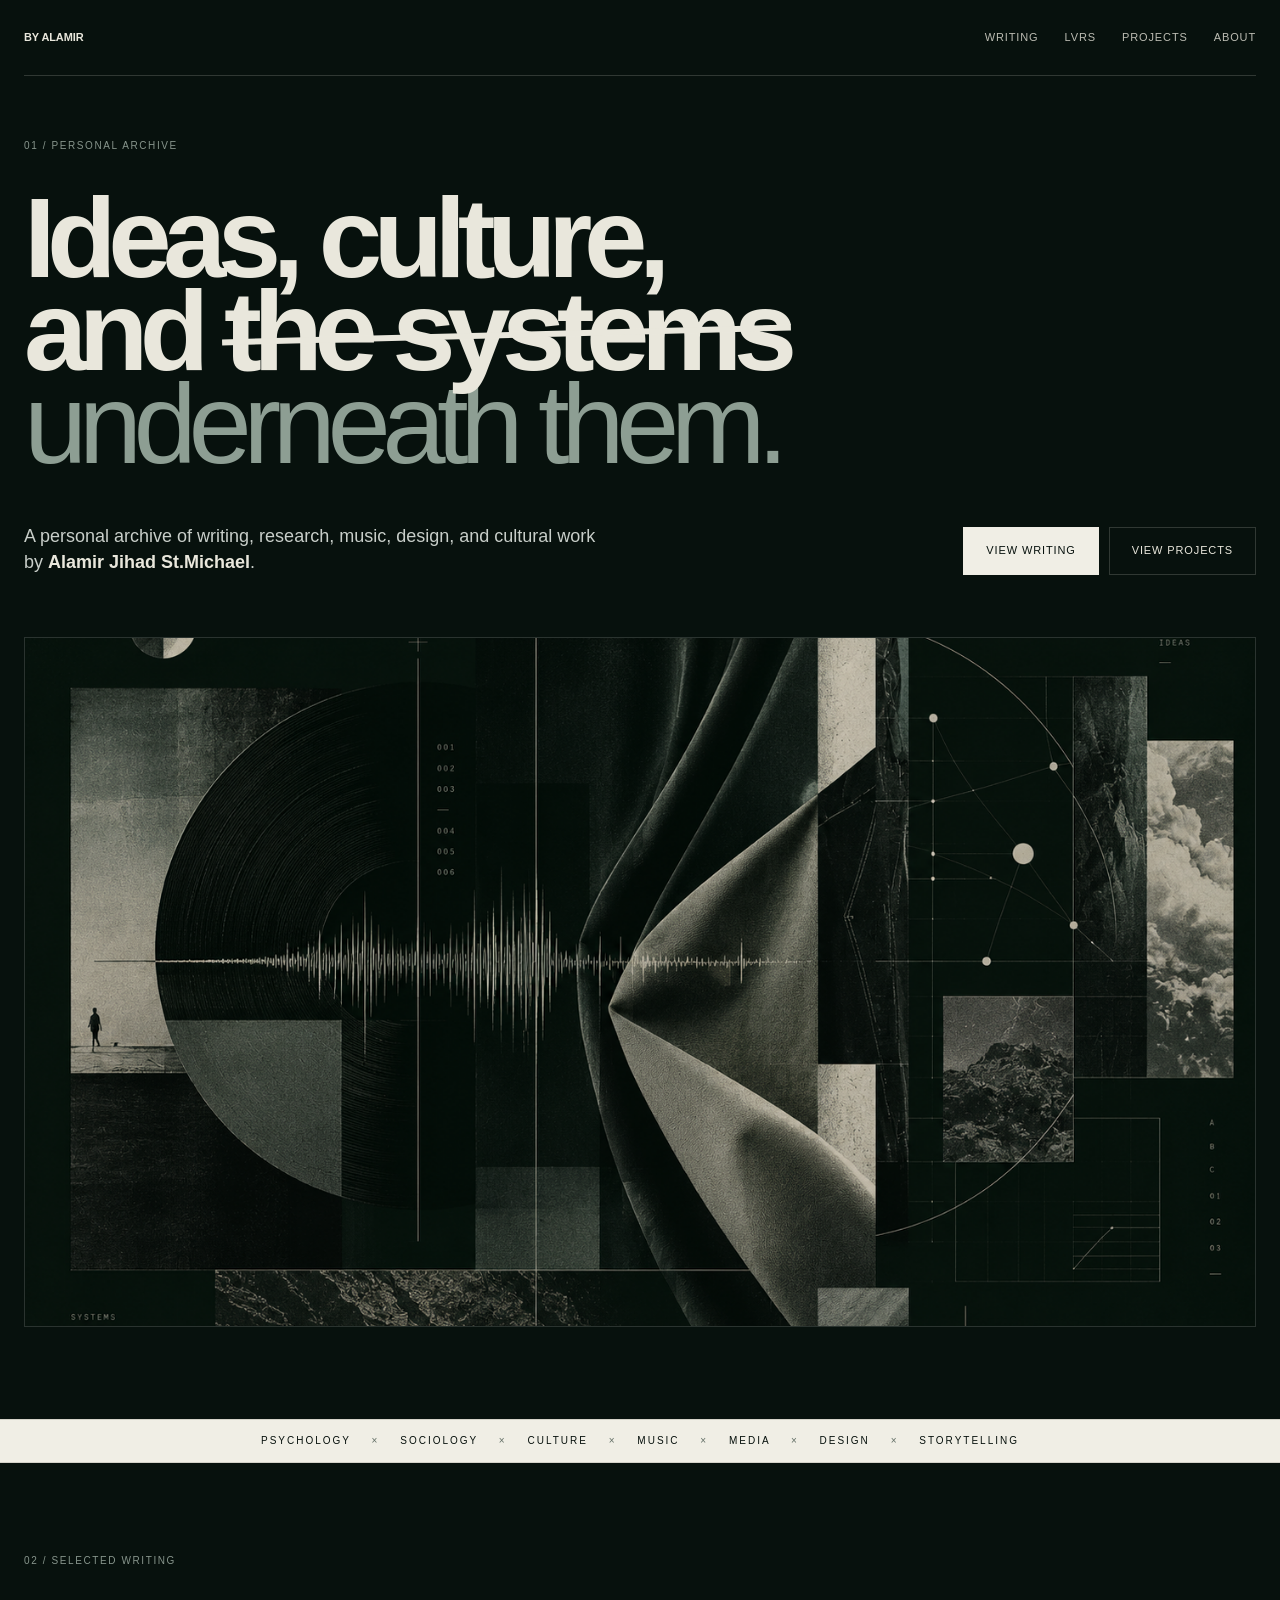
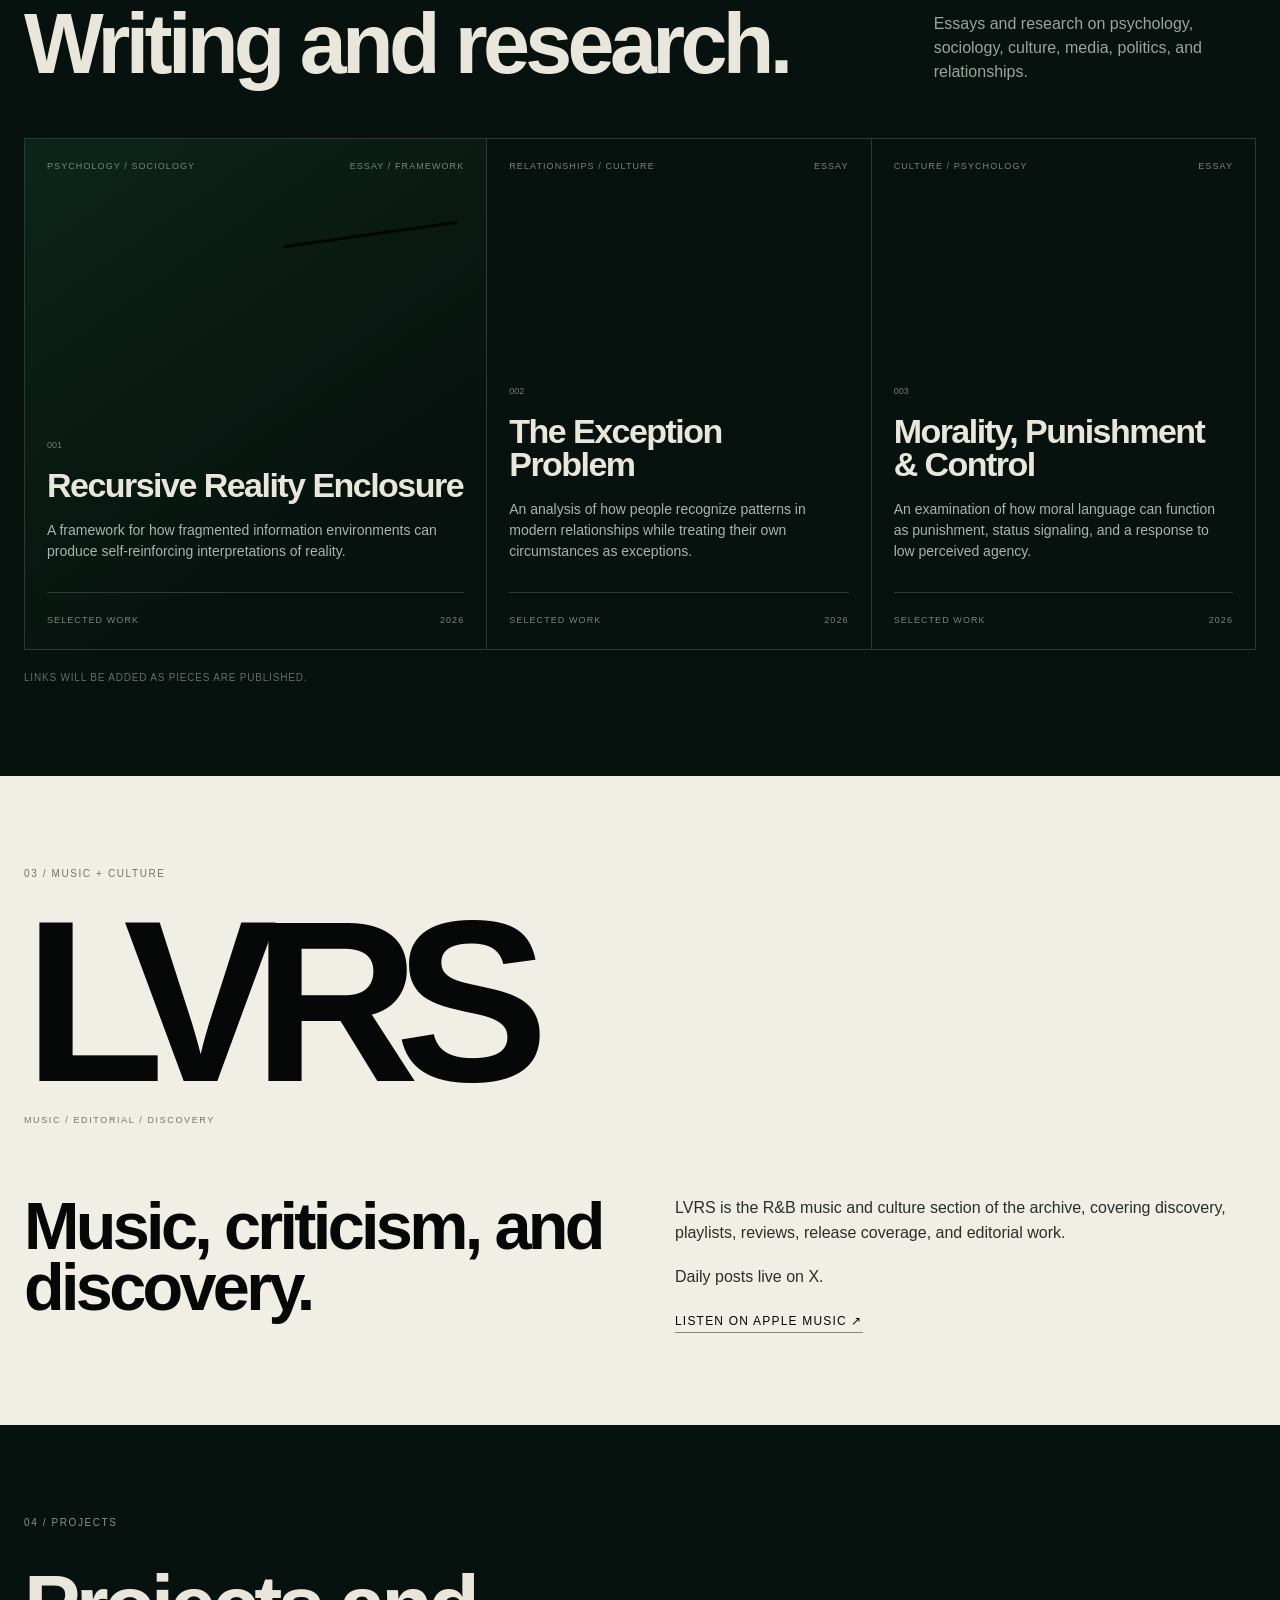
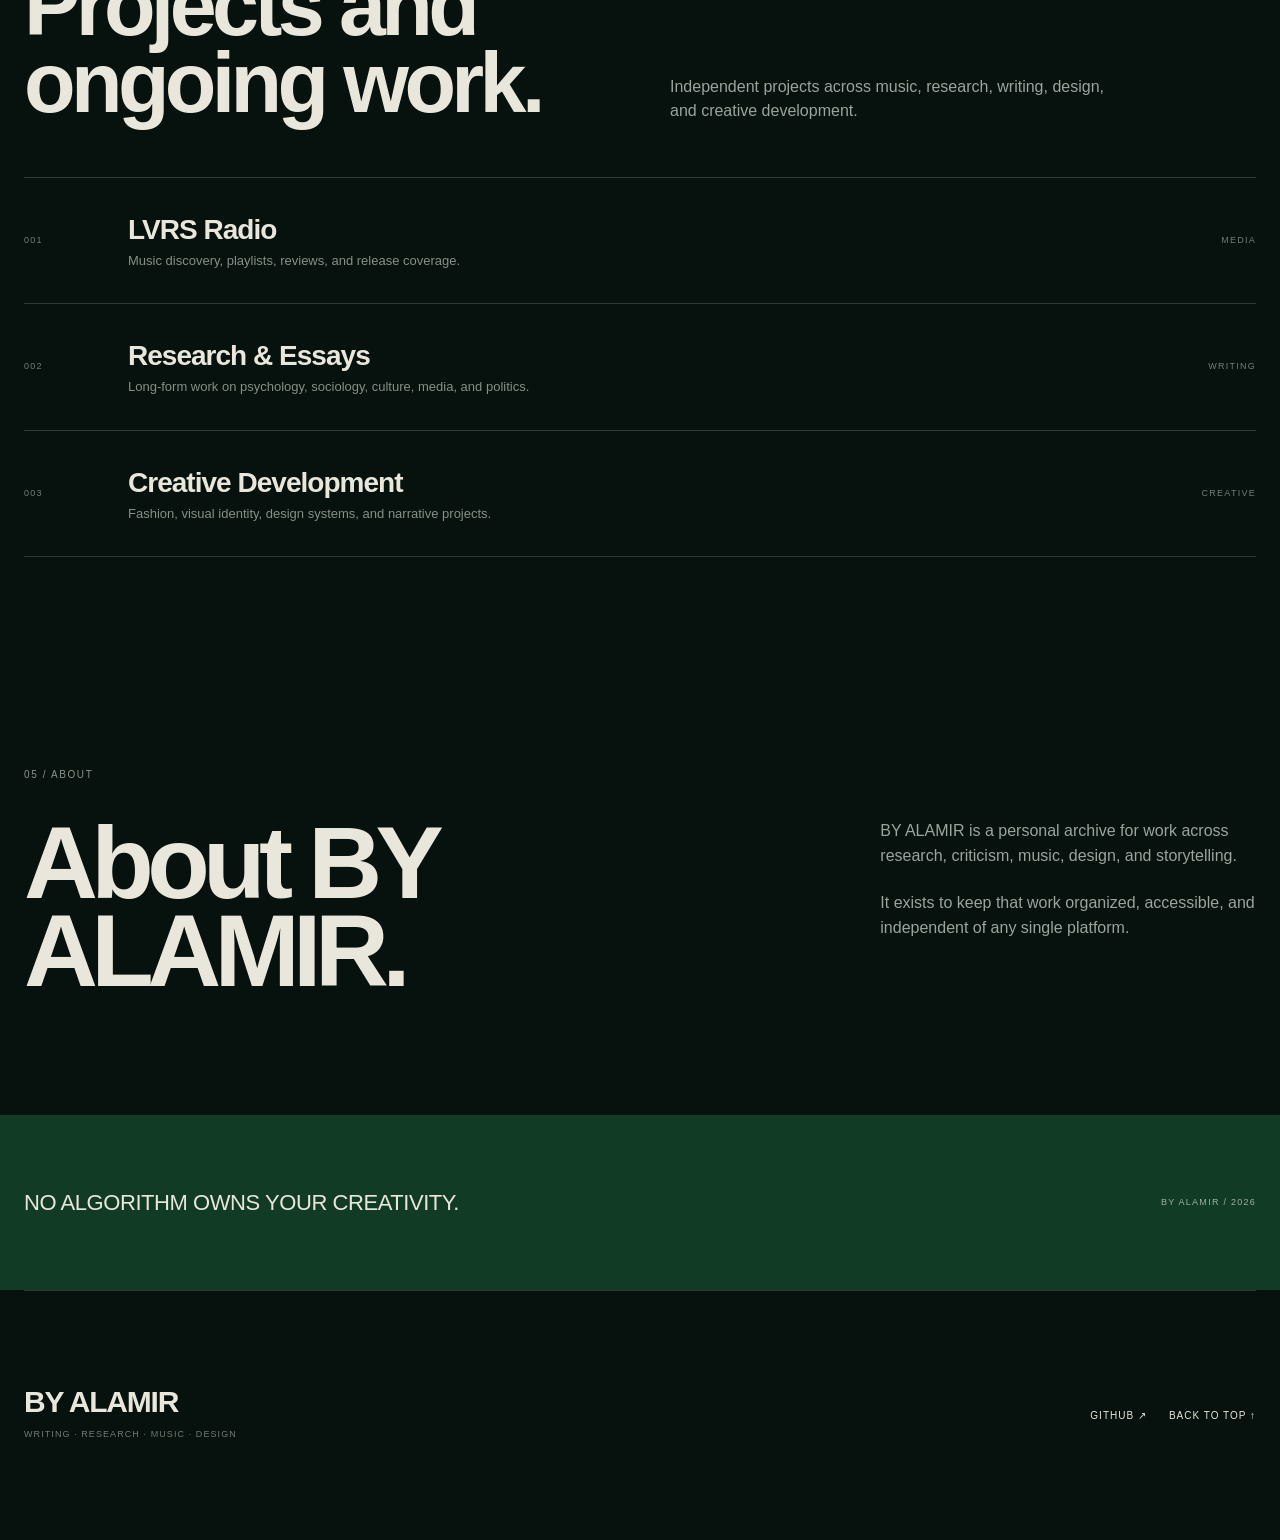
==== index.html @ cbb67e93 "Link LVRS daily posts to X profile" ====
<!doctype html>
<html lang="en">
<head>
  <meta charset="utf-8">
  <meta name="viewport" content="width=device-width, initial-scale=1">
  <meta name="theme-color" content="#07110d">
  <meta name="description" content="Writing, research, music, design, and cultural work by Alamir Jihad St.Michael.">
  <meta property="og:title" content="BY ALAMIR">
  <meta property="og:description" content="A personal archive of writing, research, music, design, and cultural work.">
  <title>BY ALAMIR — Writing, Research & Creative Work</title>
  <link rel="icon" href="/assets/icons/favicon.svg?v=4" type="image/svg+xml" sizes="any">
  <link rel="icon" href="/assets/icons/favicon.png?v=4" type="image/png" sizes="64x64">
  <link rel="shortcut icon" href="/assets/icons/favicon.ico?v=4">
  <link rel="apple-touch-icon" href="/assets/icons/apple-touch-icon.png?v=4" sizes="180x180">
  <link rel="stylesheet" href="/assets/css/site.css?v=7">
</head>
<body>
  <a class="skip-link" href="#content">Skip to content</a>
  <header class="site-header wrap">
    <a class="brand" href="#top" aria-label="BY ALAMIR home">BY ALAMIR</a>

    <nav class="desktop-nav" aria-label="Primary navigation">
      <a href="#writing">Writing</a>
      <a href="#lvrs">LVRS</a>
      <a href="#projects">Projects</a>
      <a href="#about">About</a>
    </nav>

    <details class="mobile-nav">
      <summary aria-label="Open navigation menu">
        <span>Menu</span>
        <span class="menu-icon" aria-hidden="true"></span>
      </summary>
      <nav class="mobile-menu" aria-label="Mobile navigation">
        <a href="#writing">Writing</a>
        <a href="#lvrs">LVRS</a>
        <a href="#projects">Projects</a>
        <a href="#about">About</a>
      </nav>
    </details>
  </header>

  <main id="content">
    <section id="top" class="hero wrap section-pad">
      <p class="kicker">01 / PERSONAL ARCHIVE</p>
      <h1>Ideas, culture,<br>and <span class="strike">the systems</span><br><em>underneath them.</em></h1>
      <div class="hero-meta">
        <p>A personal archive of writing, research, music, design, and cultural work by <strong>Alamir Jihad St.Michael</strong>.</p>
        <div class="hero-actions">
          <a class="btn light" href="#writing">View writing</a>
          <a class="btn dark" href="#projects">View projects</a>
        </div>
      </div>
      <figure class="hero-art" aria-label="Multidisciplinary artwork representing music, fashion, and research">
        <img
          class="hero-art-image"
          src="/assets/images/hero/byalamir-hero-ecosystem.png"
          alt="Abstract editorial collage representing LVRS Radio, ELFA fashion, and psychology and research work."
          fetchpriority="high"
          decoding="async"
          onerror="this.hidden=true"
        >
        <div class="art-fallback" aria-hidden="true">
          <div class="art-top"><span></span></div>
          <div class="art-band"></div>
          <div class="art-bottom">
            <i class="block b1"></i><i class="block b2"></i><i class="block b3"></i><i class="block b4"></i><i class="block b5"></i>
          </div>
          <div class="art-fallback-caption"><span>BY ALAMIR</span><span>ARCHIVE / 2026</span></div>
        </div>
      </figure>
    </section>

    <div class="ticker" aria-hidden="true">
      <div>PSYCHOLOGY <b>×</b> SOCIOLOGY <b>×</b> CULTURE <b>×</b> MUSIC <b>×</b> MEDIA <b>×</b> DESIGN <b>×</b> STORYTELLING</div>
    </div>

    <section id="writing" class="wrap section-pad writing-section">
      <div class="section-intro">
        <div>
          <p class="kicker">02 / SELECTED WRITING</p>
          <h2>Writing and research.</h2>
        </div>
        <p class="intro-copy">Essays and research on psychology, sociology, culture, media, politics, and relationships.</p>
      </div>

      <div class="essay-grid">
        <article class="essay feature">
          <div class="essay-top"><span>PSYCHOLOGY / SOCIOLOGY</span><span>ESSAY / FRAMEWORK</span></div>
          <div class="essay-mark"></div>
          <div class="essay-body">
            <span class="issue">001</span>
            <h3>Recursive Reality Enclosure</h3>
            <p>A framework for how fragmented information environments can produce self-reinforcing interpretations of reality.</p>
          </div>
          <div class="essay-foot"><span>SELECTED WORK</span><span>2026</span></div>
        </article>

        <article class="essay">
          <div class="essay-top"><span>RELATIONSHIPS / CULTURE</span><span>ESSAY</span></div>
          <div class="essay-body">
            <span class="issue">002</span>
            <h3>The Exception Problem</h3>
            <p>An analysis of how people recognize patterns in modern relationships while treating their own circumstances as exceptions.</p>
          </div>
          <div class="essay-foot"><span>SELECTED WORK</span><span>2026</span></div>
        </article>

        <article class="essay">
          <div class="essay-top"><span>CULTURE / PSYCHOLOGY</span><span>ESSAY</span></div>
          <div class="essay-body">
            <span class="issue">003</span>
            <h3>Morality, Punishment & Control</h3>
            <p>An examination of how moral language can function as punishment, status signaling, and a response to low perceived agency.</p>
          </div>
          <div class="essay-foot"><span>SELECTED WORK</span><span>2026</span></div>
        </article>
      </div>
      <p class="note">Links will be added as pieces are published.</p>
    </section>

    <section id="lvrs" class="lvrs-section">
      <div class="wrap section-pad">
        <p class="kicker dark-kicker">03 / MUSIC + CULTURE</p>
        <div class="lvrs-lockup" aria-label="LVRS">LVRS</div>
        <p class="lvrs-tags">MUSIC / EDITORIAL / DISCOVERY</p>
        <div class="lvrs-copy-grid">
          <h2>Music, criticism, and discovery.</h2>
          <div>
            <p>LVRS is the R&amp;B music and culture section of the archive, covering discovery, playlists, reviews, release coverage, and editorial work.</p>
            <p><a class="lvrs-social-link" href="https://x.com/HopeInSeptember" target="_blank" rel="noopener noreferrer">Daily posts live on X.</a></p>
            <a class="lvrs-playlist-link" href="https://music.apple.com/us/playlist/lvrs-radio/pl.u-zPyLl9LCeoMlRWa" target="_blank" rel="noopener noreferrer">Listen on Apple Music ↗</a>
          </div>
        </div>
      </div>
    </section>

    <section id="projects" class="wrap section-pad projects-section">
      <div class="section-intro compact">
        <div>
          <p class="kicker">04 / PROJECTS</p>
          <h2>Projects and ongoing work.</h2>
        </div>
        <p class="intro-copy">Independent projects across music, research, writing, design, and creative development.</p>
      </div>

      <div class="project-list">
        <article>
          <span class="num">001</span>
          <div><h3>LVRS Radio</h3><p>Music discovery, playlists, reviews, and release coverage.</p></div>
          <span class="type">MEDIA</span>
        </article>
        <article>
          <span class="num">002</span>
          <div><h3>Research & Essays</h3><p>Long-form work on psychology, sociology, culture, media, and politics.</p></div>
          <span class="type">WRITING</span>
        </article>
        <article>
          <span class="num">003</span>
          <div><h3>Creative Development</h3><p>Fashion, visual identity, design systems, and narrative projects.</p></div>
          <span class="type">CREATIVE</span>
        </article>
      </div>
    </section>

    <section id="about" class="wrap section-pad about-section">
      <p class="kicker">05 / ABOUT</p>
      <div class="about-grid">
        <h2>About BY ALAMIR.</h2>
        <div>
          <p>BY ALAMIR is a personal archive for work across research, criticism, music, design, and storytelling.</p>
          <p>It exists to keep that work organized, accessible, and independent of any single platform.</p>
        </div>
      </div>
    </section>

    <aside class="manifesto">
      <div class="wrap"><p>NO ALGORITHM OWNS YOUR CREATIVITY.</p><span>BY ALAMIR / 2026</span></div>
    </aside>
  </main>

  <footer class="site-footer wrap">
    <div><div class="footer-brand">BY ALAMIR</div><p>WRITING · RESEARCH · MUSIC · DESIGN</p></div>
    <div class="footer-links"><a href="https://github.com/byalamir">GitHub ↗</a><a href="#top">Back to top ↑</a></div>
  </footer>

  <script>
    document.querySelectorAll('.mobile-menu a').forEach(function (link) {
      link.addEventListener('click', function () {
        var menu = link.closest('.mobile-nav');
        if (menu) menu.removeAttribute('open');
      });
    });
  </script>
</body>
</html>
---- assets/css/site.css ----
:root{
  --ink:#07110d;
  --ink-2:#0a1812;
  --cream:#e9e7dc;
  --paper:#f0eee5;
  --green:#123c26;
  --muted:#8e988f;
  --line:rgba(233,231,220,.18);
  --max:1380px;
}
*{box-sizing:border-box}
html{scroll-behavior:smooth;background:var(--ink)}
body{margin:0;background:var(--ink);color:var(--cream);font-family:Arial,Helvetica,sans-serif;line-height:1.25;-webkit-font-smoothing:antialiased}
a{color:inherit;text-decoration:none}
.wrap{width:min(calc(100% - 48px),var(--max));margin-inline:auto}
.skip-link{position:absolute;left:-9999px;top:8px;background:var(--paper);color:var(--ink);padding:10px 14px;z-index:999}.skip-link:focus{left:8px}
.site-header{height:76px;display:flex;align-items:center;justify-content:space-between;border-bottom:1px solid var(--line);font-size:11px;letter-spacing:.08em;text-transform:uppercase;position:relative;z-index:30}
.brand{font-weight:800;letter-spacing:-.01em}
.desktop-nav{display:flex;gap:26px}.desktop-nav a{opacity:.8}.desktop-nav a:hover{opacity:1}
.mobile-nav{display:none;position:relative}
.mobile-nav summary{list-style:none;cursor:pointer;display:flex;align-items:center;gap:8px;padding:10px 0;font-size:10px;letter-spacing:.12em;text-transform:uppercase;user-select:none}
.mobile-nav summary::-webkit-details-marker{display:none}
.menu-icon{display:inline-block;width:12px;text-align:center}.menu-icon::before{content:"+"}.mobile-nav[open] .menu-icon::before{content:"×"}
.mobile-menu{position:absolute;right:0;top:calc(100% + 12px);min-width:190px;background:rgba(7,17,13,.98);border:1px solid var(--line);box-shadow:0 18px 50px rgba(0,0,0,.28);display:grid;z-index:50}
.mobile-menu a{padding:15px 16px;border-bottom:1px solid var(--line);font-size:10px;letter-spacing:.12em;text-transform:uppercase}
.mobile-menu a:last-child{border-bottom:0}.mobile-menu a:hover,.mobile-menu a:focus-visible{background:rgba(233,231,220,.06)}
.section-pad{padding:92px 0}
.kicker{margin:0 0 38px;font-size:10px;letter-spacing:.16em;color:#87958c;text-transform:uppercase}
.hero{padding-top:64px}
.hero h1{margin:0;font-size:clamp(56px,8.9vw,152px);line-height:.82;letter-spacing:-.075em;font-weight:700;max-width:1230px}
.hero h1 em{font-style:normal;color:#8d9e93;font-weight:500}
.strike{position:relative;display:inline-block}.strike:after{content:"";position:absolute;left:-.02em;right:-.02em;top:51%;height:.05em;background:currentColor;transform:rotate(-1.5deg)}
.hero-meta{display:grid;grid-template-columns:1.1fr .9fr;gap:40px;align-items:end;margin-top:52px}.hero-meta>p{max-width:590px;margin:0;font-size:18px;line-height:1.45;color:#c8cec9}.hero-meta strong{color:var(--cream)}
.hero-actions{display:flex;gap:10px;justify-content:flex-end}.btn{display:inline-flex;align-items:center;justify-content:center;min-height:48px;padding:0 22px;border:1px solid var(--line);font-size:11px;letter-spacing:.08em;text-transform:uppercase}.btn.light{background:var(--paper);color:var(--ink)}.btn.dark{background:transparent;color:var(--cream)}
.hero-art{margin:62px 0 0;height:min(58vw,690px);position:relative;overflow:hidden;border:1px solid rgba(255,255,255,.14);background:#07110d}.hero-art-image{position:absolute;inset:0;z-index:5;width:100%;height:100%;display:block;object-fit:cover;object-position:center;filter:contrast(1.03) brightness(.95)}.hero-art-image[hidden]{display:none}.art-fallback{position:absolute;inset:0}.art-top{height:43%;position:relative;background:linear-gradient(110deg,#b3b5b0,#7e827e)}.art-top span{position:absolute;width:18%;aspect-ratio:1;left:41%;top:12%;background:#626562}.art-band{height:9%;background:#030504;transform:skewY(-1deg);margin-top:-1.4%;position:relative;z-index:2}.art-bottom{height:52%;position:relative;background:#505451}.block{position:absolute;display:block;background:#737774}.b1{left:6%;top:0;width:24%;height:47%}.b2{left:30%;top:0;width:20%;height:24%;background:#858986}.b3{left:50%;top:0;width:20%;height:70%;background:#454946}.b4{right:10%;top:0;width:18%;height:28%;background:#8c8f8c}.b5{right:0;bottom:0;width:28%;height:55%;background:#626663}.art-fallback-caption{position:absolute;left:18px;right:18px;bottom:14px;display:flex;justify-content:space-between;font-size:9px;letter-spacing:.14em;color:#deded8;z-index:3}
.ticker{background:var(--paper);color:var(--ink);overflow:hidden;border-block:1px solid #d4d2c8}.ticker div{white-space:nowrap;padding:15px 0;text-align:center;font-size:10px;letter-spacing:.2em}.ticker b{font-weight:400;margin:0 16px;color:#647067}
.section-intro{display:grid;grid-template-columns:1.45fr .55fr;gap:60px;align-items:end;margin-bottom:54px}.section-intro h2,.projects-section h2{margin:0;font-size:clamp(46px,6.6vw,94px);line-height:.92;letter-spacing:-.055em}.intro-copy{margin:0;color:#9aa59e;font-size:16px;line-height:1.5;max-width:460px}
.essay-grid{display:grid;grid-template-columns:1.2fr 1fr 1fr;border:1px solid var(--line)}.essay{min-height:510px;padding:22px;display:flex;flex-direction:column;border-left:1px solid var(--line);position:relative}.essay:first-child{border-left:0}.essay.feature{background:linear-gradient(145deg,#0c2519,#07120e 72%)}.essay-top,.essay-foot{display:flex;justify-content:space-between;font-size:9px;letter-spacing:.12em;color:#76877d;text-transform:uppercase}.essay-body{margin-top:auto}.issue{display:block;font-size:9px;color:#6d7f75;margin-bottom:18px}.essay h3{font-size:34px;line-height:.98;letter-spacing:-.045em;margin:0 0 18px}.essay p{font-size:14px;line-height:1.5;color:#aab4ae;margin:0;max-width:390px}.essay-foot{padding-top:22px;margin-top:30px;border-top:1px solid var(--line)}.essay-mark{position:absolute;right:28px;top:94px;width:38%;height:3px;background:#010503;transform:rotate(-8deg)}.note{font-size:10px;letter-spacing:.08em;text-transform:uppercase;color:#627067;margin:22px 0 0}
.lvrs-section{background:var(--paper);color:#050806}.dark-kicker{color:#6e756f}.lvrs-lockup{font-size:clamp(100px,18vw,300px);line-height:.72;letter-spacing:-.105em;font-weight:900;margin:0 0 30px}.lvrs-tags{font-size:9px;letter-spacing:.18em;color:#70766f}.lvrs-copy-grid{display:grid;grid-template-columns:1fr 1fr;gap:70px;margin-top:70px}.lvrs-copy-grid h2{font-size:clamp(42px,5.2vw,76px);line-height:.92;letter-spacing:-.055em;margin:0}.lvrs-copy-grid p{font-size:16px;line-height:1.55;margin:0 0 20px;max-width:600px;color:#28302b}.lvrs-playlist-link{display:inline-flex;align-items:center;gap:10px;margin-top:4px;padding-bottom:3px;border-bottom:1px solid rgba(5,8,6,.45);font-size:12px;letter-spacing:.1em;text-transform:uppercase;color:#050806}.lvrs-playlist-link:hover,.lvrs-playlist-link:focus-visible{border-bottom-color:#050806}.lvrs-playlist-link:focus-visible{outline:1px solid #050806;outline-offset:5px}
.section-intro.compact{grid-template-columns:1fr 1fr}.project-list{border-top:1px solid var(--line)}.project-list article{display:grid;grid-template-columns:80px 1fr 120px;gap:24px;align-items:center;padding:34px 0;border-bottom:1px solid var(--line)}.project-list .num,.project-list .type{font-size:9px;letter-spacing:.14em;color:#718078}.project-list .type{text-align:right}.project-list h3{font-size:28px;letter-spacing:-.035em;margin:0 0 6px}.project-list p{margin:0;color:#839188;font-size:13px}
.about-section{padding-top:120px;padding-bottom:120px}.about-grid{display:grid;grid-template-columns:1.35fr .65fr;gap:76px;align-items:start}.about-grid h2{font-size:clamp(56px,8vw,122px);line-height:.86;letter-spacing:-.065em;margin:0;max-width:920px}.about-grid p{color:#9aa59e;font-size:16px;line-height:1.55;margin:0 0 22px}
.manifesto{background:#123b25}.manifesto .wrap{min-height:175px;display:flex;align-items:center;justify-content:space-between;gap:30px}.manifesto p{font-size:22px;letter-spacing:-.02em;margin:0}.manifesto span{font-size:9px;letter-spacing:.14em;color:#9bb2a4}
.site-footer{min-height:250px;display:flex;align-items:center;justify-content:space-between;border-top:1px solid var(--line)}.footer-brand{font-weight:800;font-size:30px;letter-spacing:-.04em}.site-footer p{font-size:9px;letter-spacing:.12em;color:#6e7d74}.footer-links{display:flex;gap:22px;font-size:10px;letter-spacing:.1em;text-transform:uppercase}
@media (max-width:900px){.wrap{width:min(calc(100% - 28px),var(--max))}.desktop-nav{display:none}.mobile-nav{display:block}.site-header{height:68px}.section-pad{padding:64px 0}.hero h1{font-size:clamp(52px,15vw,92px)}.hero-meta,.section-intro,.lvrs-copy-grid,.about-grid{grid-template-columns:1fr}.hero-actions{justify-content:flex-start}.hero-art{height:78vw}.hero-art-image{object-position:center}.essay-grid{grid-template-columns:1fr}.essay{border-left:0;border-top:1px solid var(--line);min-height:390px}.essay:first-child{border-top:0}.project-list article{grid-template-columns:48px 1fr}.project-list .type{display:none}.manifesto .wrap{align-items:flex-start;justify-content:center;flex-direction:column;padding-block:42px}.site-footer{padding:50px 0;align-items:flex-start;flex-direction:column;gap:34px}.lvrs-lockup{font-size:30vw}}
@media (prefers-reduced-motion:reduce){html{scroll-behavior:auto}}
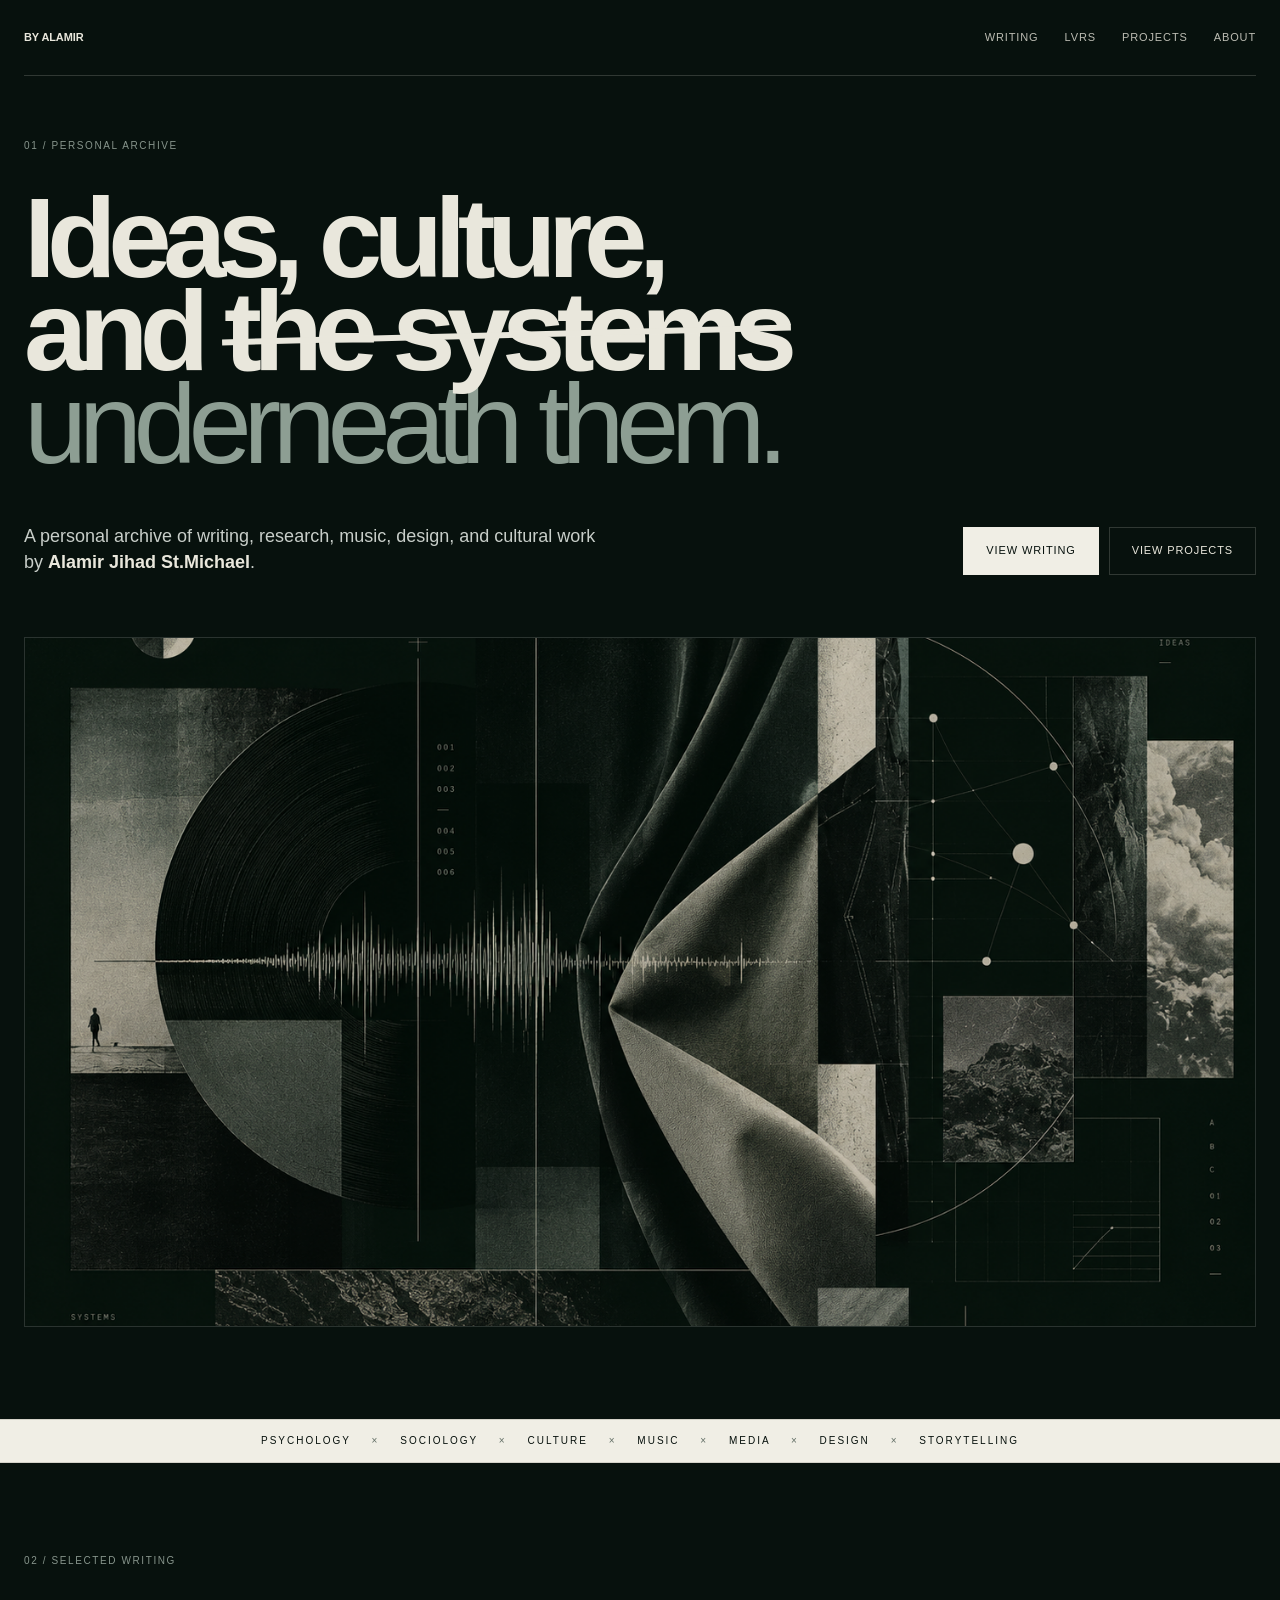
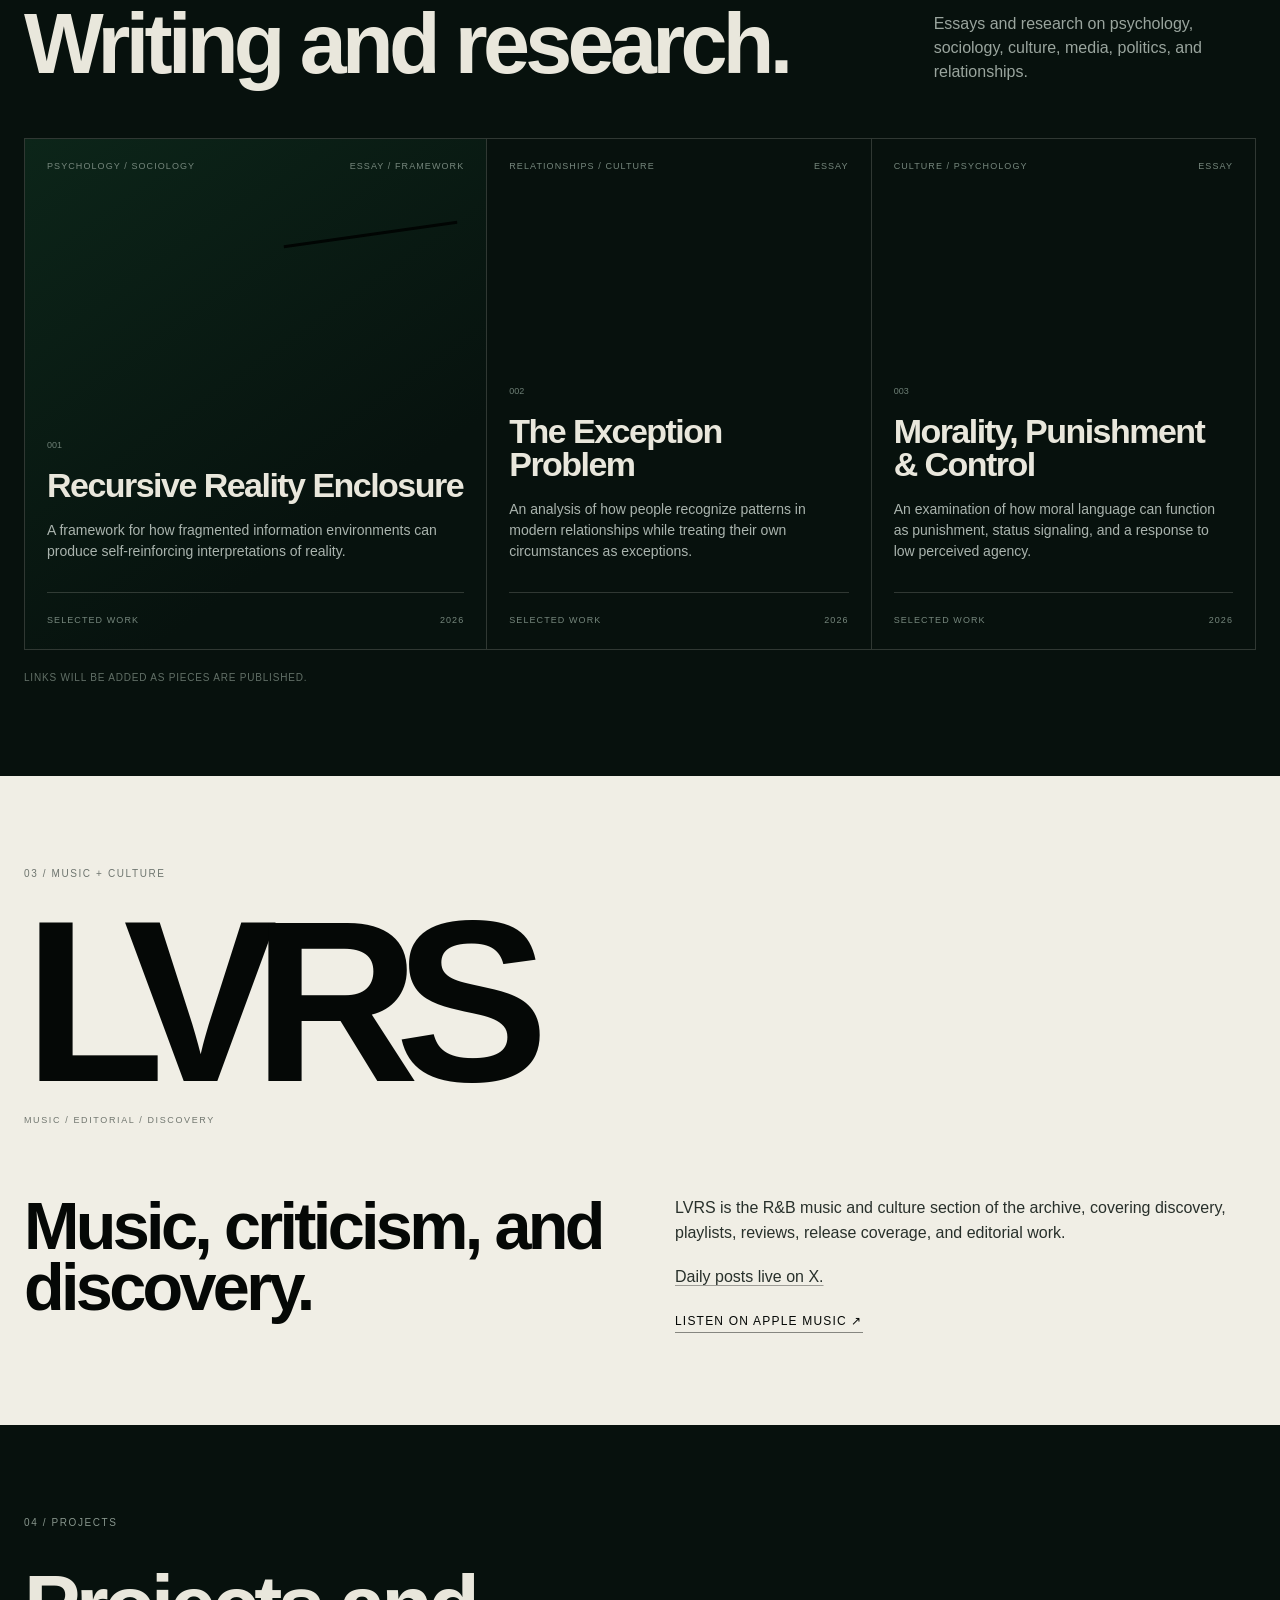
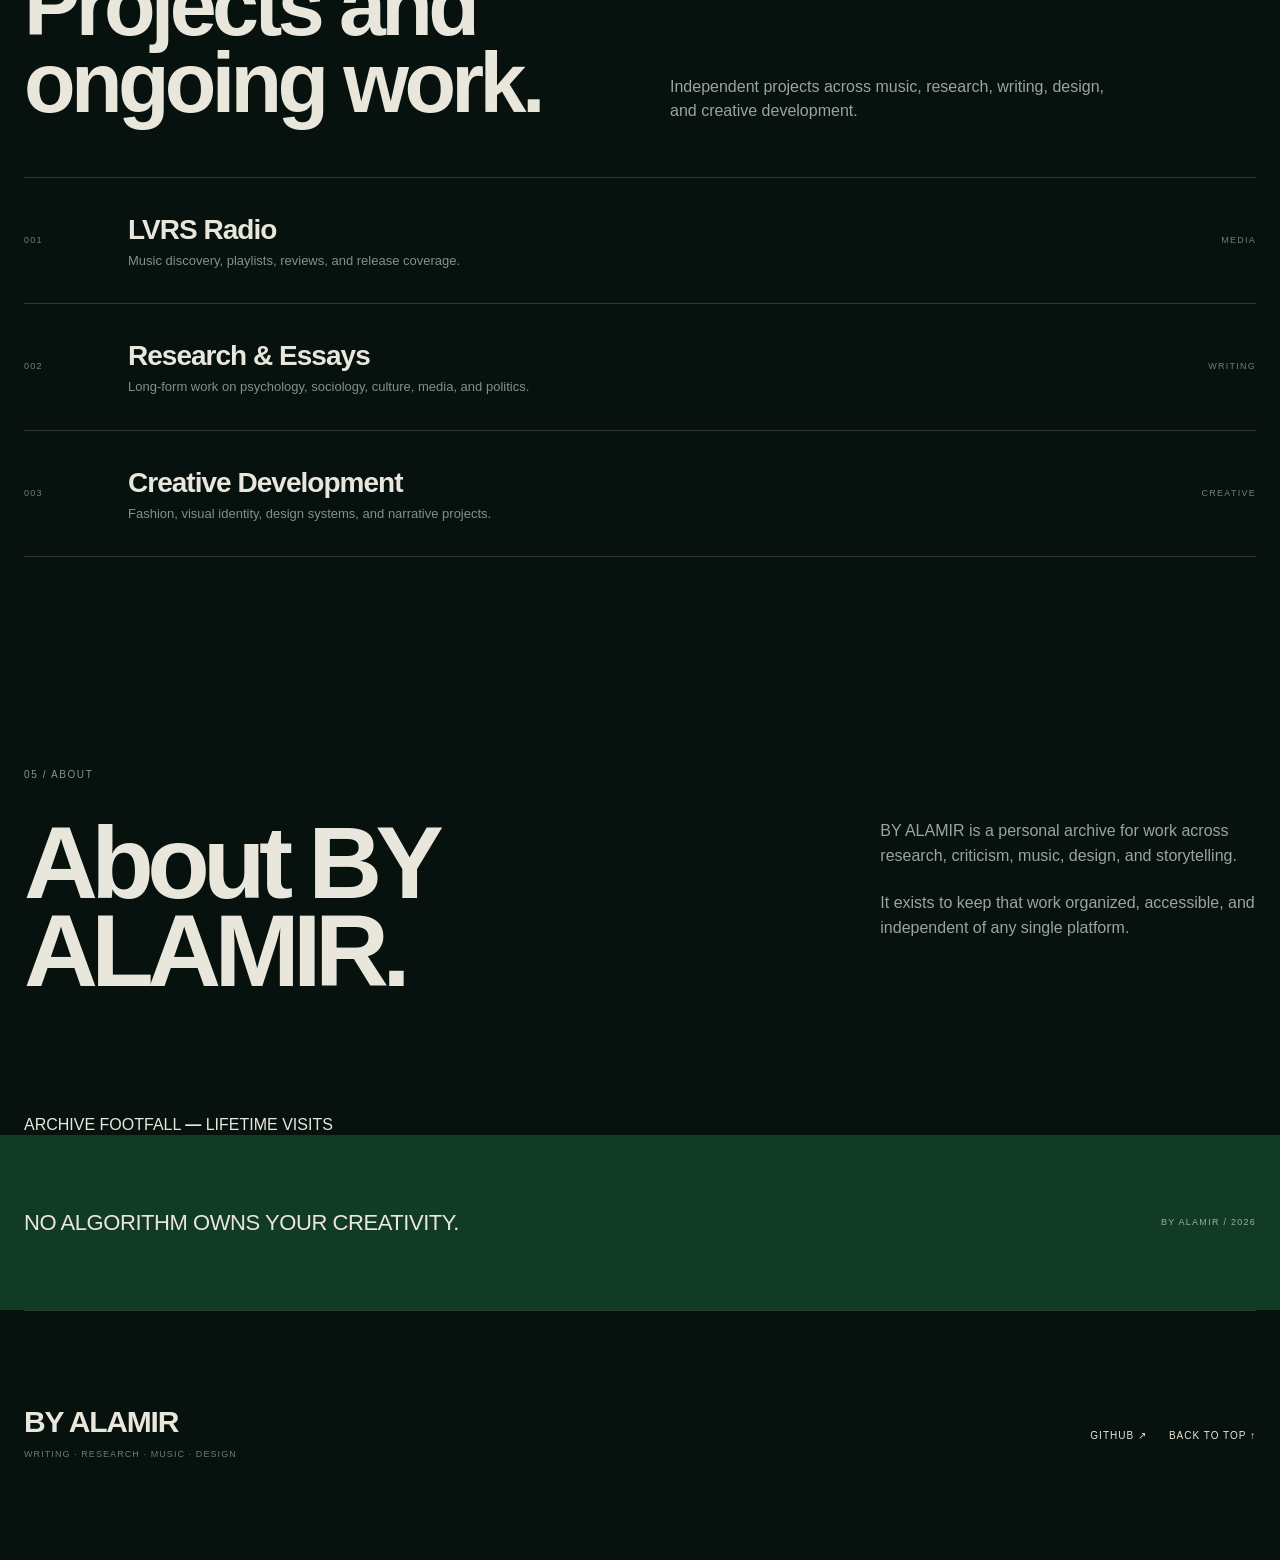
==== commit 4635c42e: "Add Archive Footfall lifetime visit counter" ====
--- a/index.html
+++ b/index.html
@@ -12,7 +12,7 @@
   <link rel="icon" href="/assets/icons/favicon.png?v=4" type="image/png" sizes="64x64">
   <link rel="shortcut icon" href="/assets/icons/favicon.ico?v=4">
   <link rel="apple-touch-icon" href="/assets/icons/apple-touch-icon.png?v=4" sizes="180x180">
-  <link rel="stylesheet" href="/assets/css/site.css?v=7">
+  <link rel="stylesheet" href="/assets/css/site.css?v=8">
 </head>
 <body>
   <a class="skip-link" href="#content">Skip to content</a>
@@ -174,6 +174,14 @@
       </div>
     </section>
 
+    <section class="archive-footfall-wrap wrap" aria-label="Website lifetime visits">
+      <div class="archive-footfall">
+        <span class="footfall-name">ARCHIVE FOOTFALL</span>
+        <strong id="archive-footfall-count" class="footfall-count" aria-live="polite">—</strong>
+        <span class="footfall-caption">LIFETIME VISITS</span>
+      </div>
+    </section>
+
     <aside class="manifesto">
       <div class="wrap"><p>NO ALGORITHM OWNS YOUR CREATIVITY.</p><span>BY ALAMIR / 2026</span></div>
     </aside>
@@ -191,6 +199,24 @@
         if (menu) menu.removeAttribute('open');
       });
     });
+
+    (function () {
+      var countNode = document.getElementById('archive-footfall-count');
+      if (!countNode) return;
+
+      fetch('https://counterapi.com/api/byalamir.github.io/view/archive-footfall', { cache: 'no-store' })
+        .then(function (response) {
+          if (!response.ok) throw new Error('Counter unavailable');
+          return response.json();
+        })
+        .then(function (data) {
+          var value = Number(data.value);
+          countNode.textContent = Number.isFinite(value) ? value.toLocaleString('en-US') : '—';
+        })
+        .catch(function () {
+          countNode.textContent = '—';
+        });
+    }());
   </script>
 </body>
 </html>
--- a/assets/css/site.css
+++ b/assets/css/site.css
@@ -36,7 +36,7 @@
 .ticker{background:var(--paper);color:var(--ink);overflow:hidden;border-block:1px solid #d4d2c8}.ticker div{white-space:nowrap;padding:15px 0;text-align:center;font-size:10px;letter-spacing:.2em}.ticker b{font-weight:400;margin:0 16px;color:#647067}
 .section-intro{display:grid;grid-template-columns:1.45fr .55fr;gap:60px;align-items:end;margin-bottom:54px}.section-intro h2,.projects-section h2{margin:0;font-size:clamp(46px,6.6vw,94px);line-height:.92;letter-spacing:-.055em}.intro-copy{margin:0;color:#9aa59e;font-size:16px;line-height:1.5;max-width:460px}
 .essay-grid{display:grid;grid-template-columns:1.2fr 1fr 1fr;border:1px solid var(--line)}.essay{min-height:510px;padding:22px;display:flex;flex-direction:column;border-left:1px solid var(--line);position:relative}.essay:first-child{border-left:0}.essay.feature{background:linear-gradient(145deg,#0c2519,#07120e 72%)}.essay-top,.essay-foot{display:flex;justify-content:space-between;font-size:9px;letter-spacing:.12em;color:#76877d;text-transform:uppercase}.essay-body{margin-top:auto}.issue{display:block;font-size:9px;color:#6d7f75;margin-bottom:18px}.essay h3{font-size:34px;line-height:.98;letter-spacing:-.045em;margin:0 0 18px}.essay p{font-size:14px;line-height:1.5;color:#aab4ae;margin:0;max-width:390px}.essay-foot{padding-top:22px;margin-top:30px;border-top:1px solid var(--line)}.essay-mark{position:absolute;right:28px;top:94px;width:38%;height:3px;background:#010503;transform:rotate(-8deg)}.note{font-size:10px;letter-spacing:.08em;text-transform:uppercase;color:#627067;margin:22px 0 0}
-.lvrs-section{background:var(--paper);color:#050806}.dark-kicker{color:#6e756f}.lvrs-lockup{font-size:clamp(100px,18vw,300px);line-height:.72;letter-spacing:-.105em;font-weight:900;margin:0 0 30px}.lvrs-tags{font-size:9px;letter-spacing:.18em;color:#70766f}.lvrs-copy-grid{display:grid;grid-template-columns:1fr 1fr;gap:70px;margin-top:70px}.lvrs-copy-grid h2{font-size:clamp(42px,5.2vw,76px);line-height:.92;letter-spacing:-.055em;margin:0}.lvrs-copy-grid p{font-size:16px;line-height:1.55;margin:0 0 20px;max-width:600px;color:#28302b}.lvrs-playlist-link{display:inline-flex;align-items:center;gap:10px;margin-top:4px;padding-bottom:3px;border-bottom:1px solid rgba(5,8,6,.45);font-size:12px;letter-spacing:.1em;text-transform:uppercase;color:#050806}.lvrs-playlist-link:hover,.lvrs-playlist-link:focus-visible{border-bottom-color:#050806}.lvrs-playlist-link:focus-visible{outline:1px solid #050806;outline-offset:5px}
+.lvrs-section{background:var(--paper);color:#050806}.dark-kicker{color:#6e756f}.lvrs-lockup{font-size:clamp(100px,18vw,300px);line-height:.72;letter-spacing:-.105em;font-weight:900;margin:0 0 30px}.lvrs-tags{font-size:9px;letter-spacing:.18em;color:#70766f}.lvrs-copy-grid{display:grid;grid-template-columns:1fr 1fr;gap:70px;margin-top:70px}.lvrs-copy-grid h2{font-size:clamp(42px,5.2vw,76px);line-height:.92;letter-spacing:-.055em;margin:0}.lvrs-copy-grid p{font-size:16px;line-height:1.55;margin:0 0 20px;max-width:600px;color:#28302b}.lvrs-social-link{text-decoration:underline;text-decoration-thickness:1px;text-underline-offset:3px;text-decoration-color:rgba(5,8,6,.35)}.lvrs-social-link:hover,.lvrs-social-link:focus-visible{text-decoration-color:#050806}.lvrs-social-link:focus-visible{outline:1px solid #050806;outline-offset:4px}.lvrs-playlist-link{display:inline-flex;align-items:center;gap:10px;margin-top:4px;padding-bottom:3px;border-bottom:1px solid rgba(5,8,6,.45);font-size:12px;letter-spacing:.1em;text-transform:uppercase;color:#050806}.lvrs-playlist-link:hover,.lvrs-playlist-link:focus-visible{border-bottom-color:#050806}.lvrs-playlist-link:focus-visible{outline:1px solid #050806;outline-offset:5px}
 .section-intro.compact{grid-template-columns:1fr 1fr}.project-list{border-top:1px solid var(--line)}.project-list article{display:grid;grid-template-columns:80px 1fr 120px;gap:24px;align-items:center;padding:34px 0;border-bottom:1px solid var(--line)}.project-list .num,.project-list .type{font-size:9px;letter-spacing:.14em;color:#718078}.project-list .type{text-align:right}.project-list h3{font-size:28px;letter-spacing:-.035em;margin:0 0 6px}.project-list p{margin:0;color:#839188;font-size:13px}
 .about-section{padding-top:120px;padding-bottom:120px}.about-grid{display:grid;grid-template-columns:1.35fr .65fr;gap:76px;align-items:start}.about-grid h2{font-size:clamp(56px,8vw,122px);line-height:.86;letter-spacing:-.065em;margin:0;max-width:920px}.about-grid p{color:#9aa59e;font-size:16px;line-height:1.55;margin:0 0 22px}
 .manifesto{background:#123b25}.manifesto .wrap{min-height:175px;display:flex;align-items:center;justify-content:space-between;gap:30px}.manifesto p{font-size:22px;letter-spacing:-.02em;margin:0}.manifesto span{font-size:9px;letter-spacing:.14em;color:#9bb2a4}
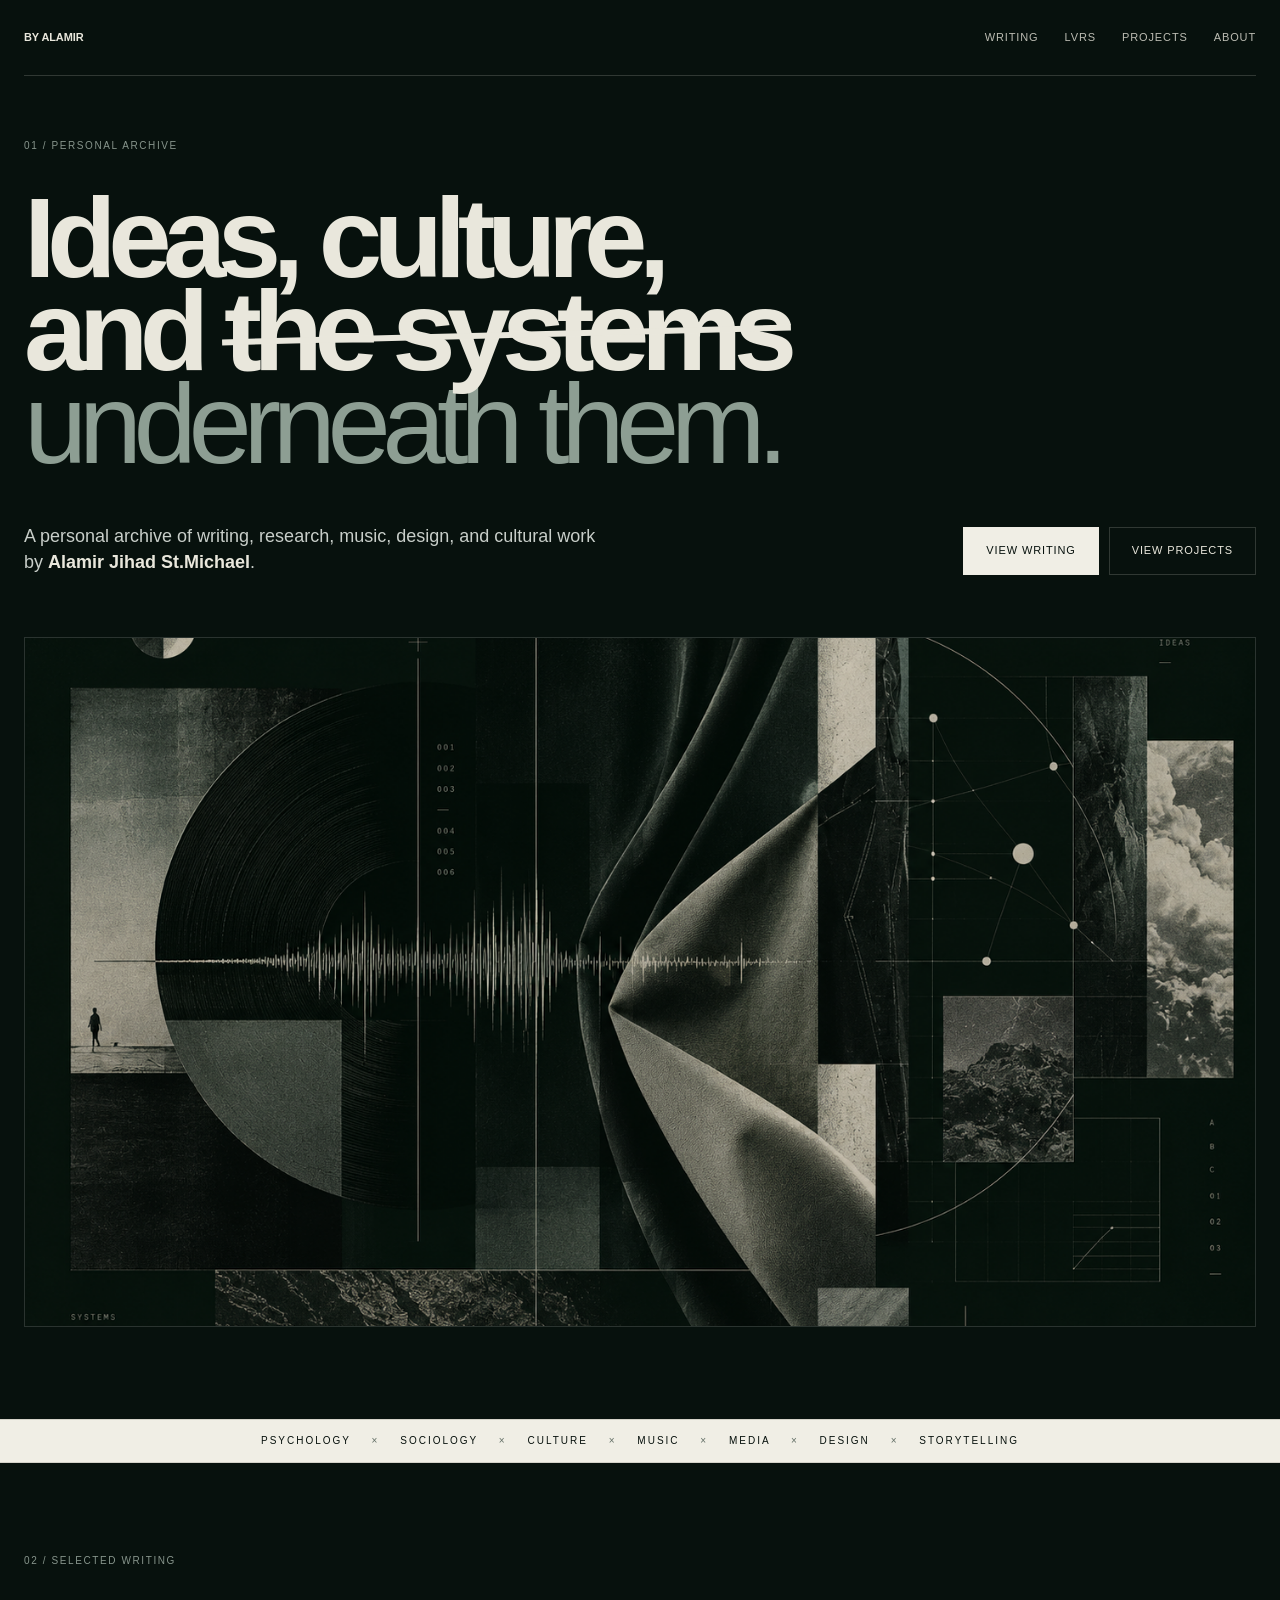
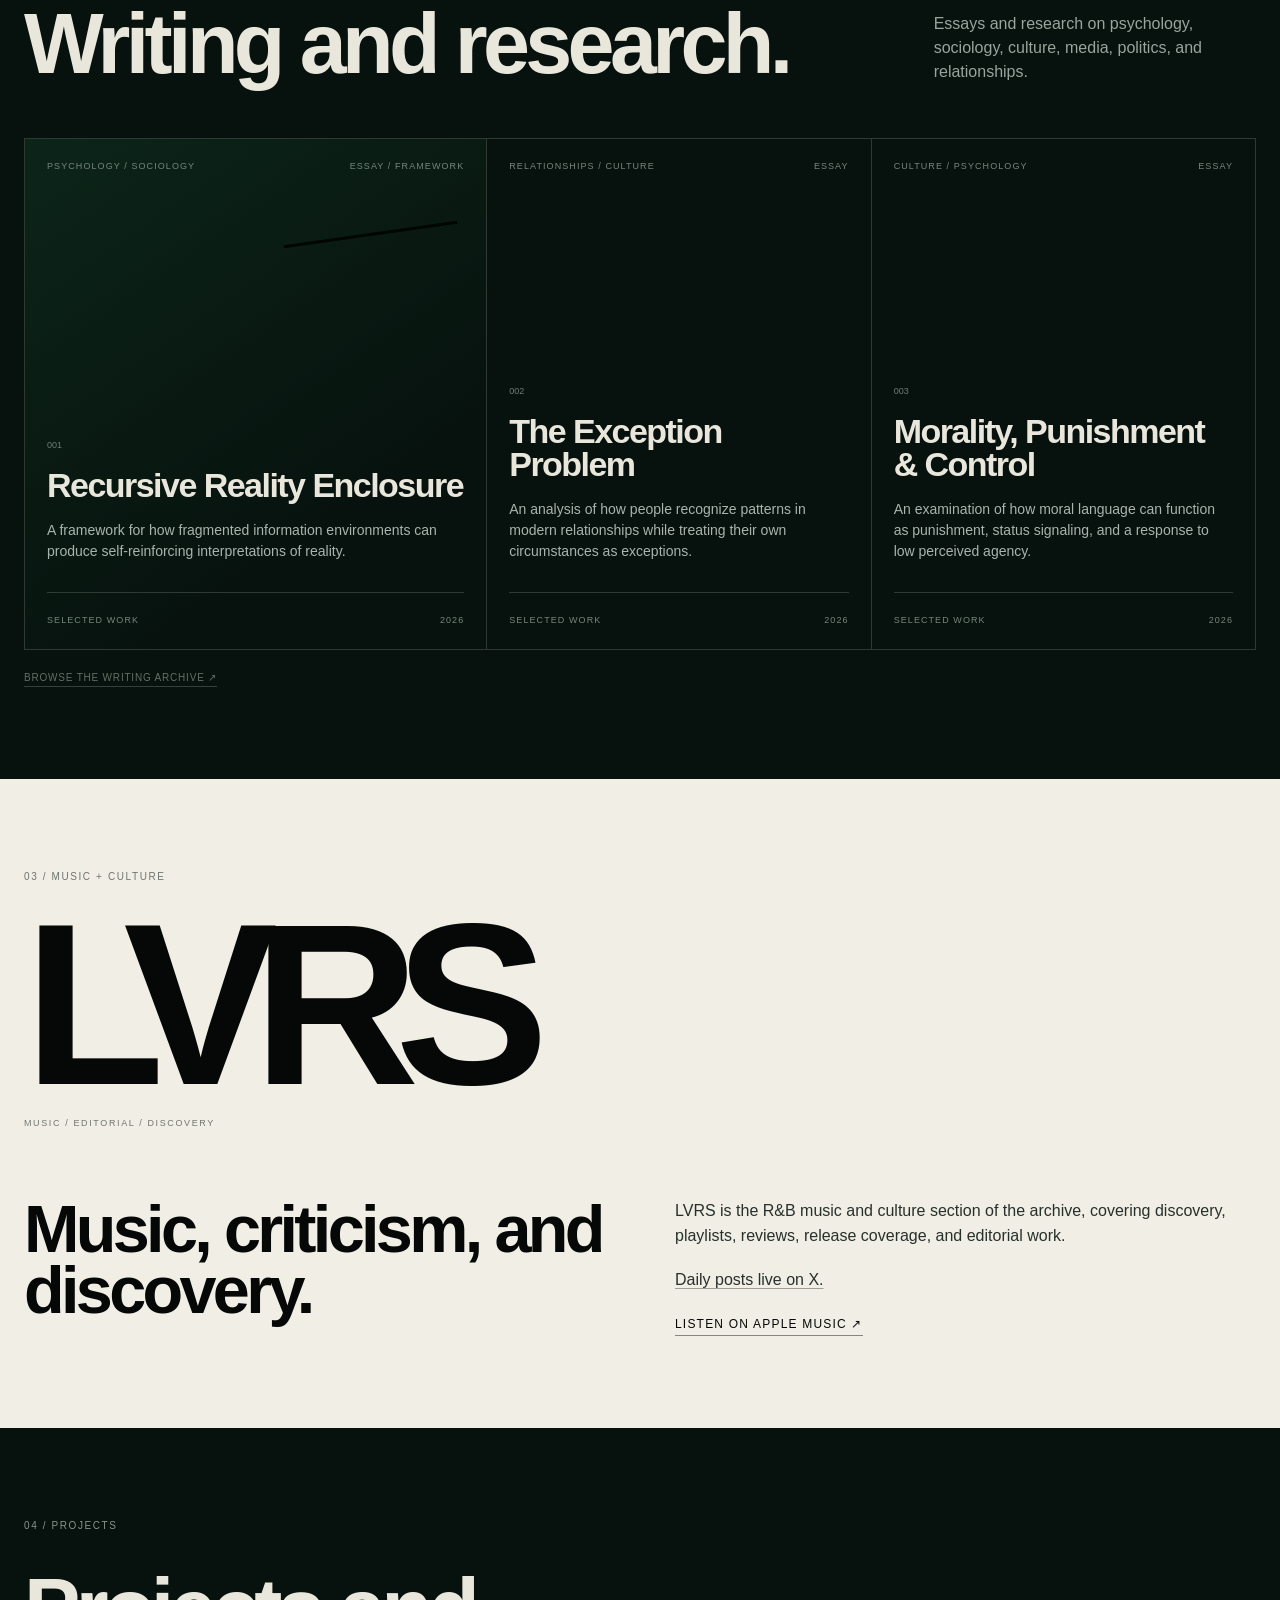
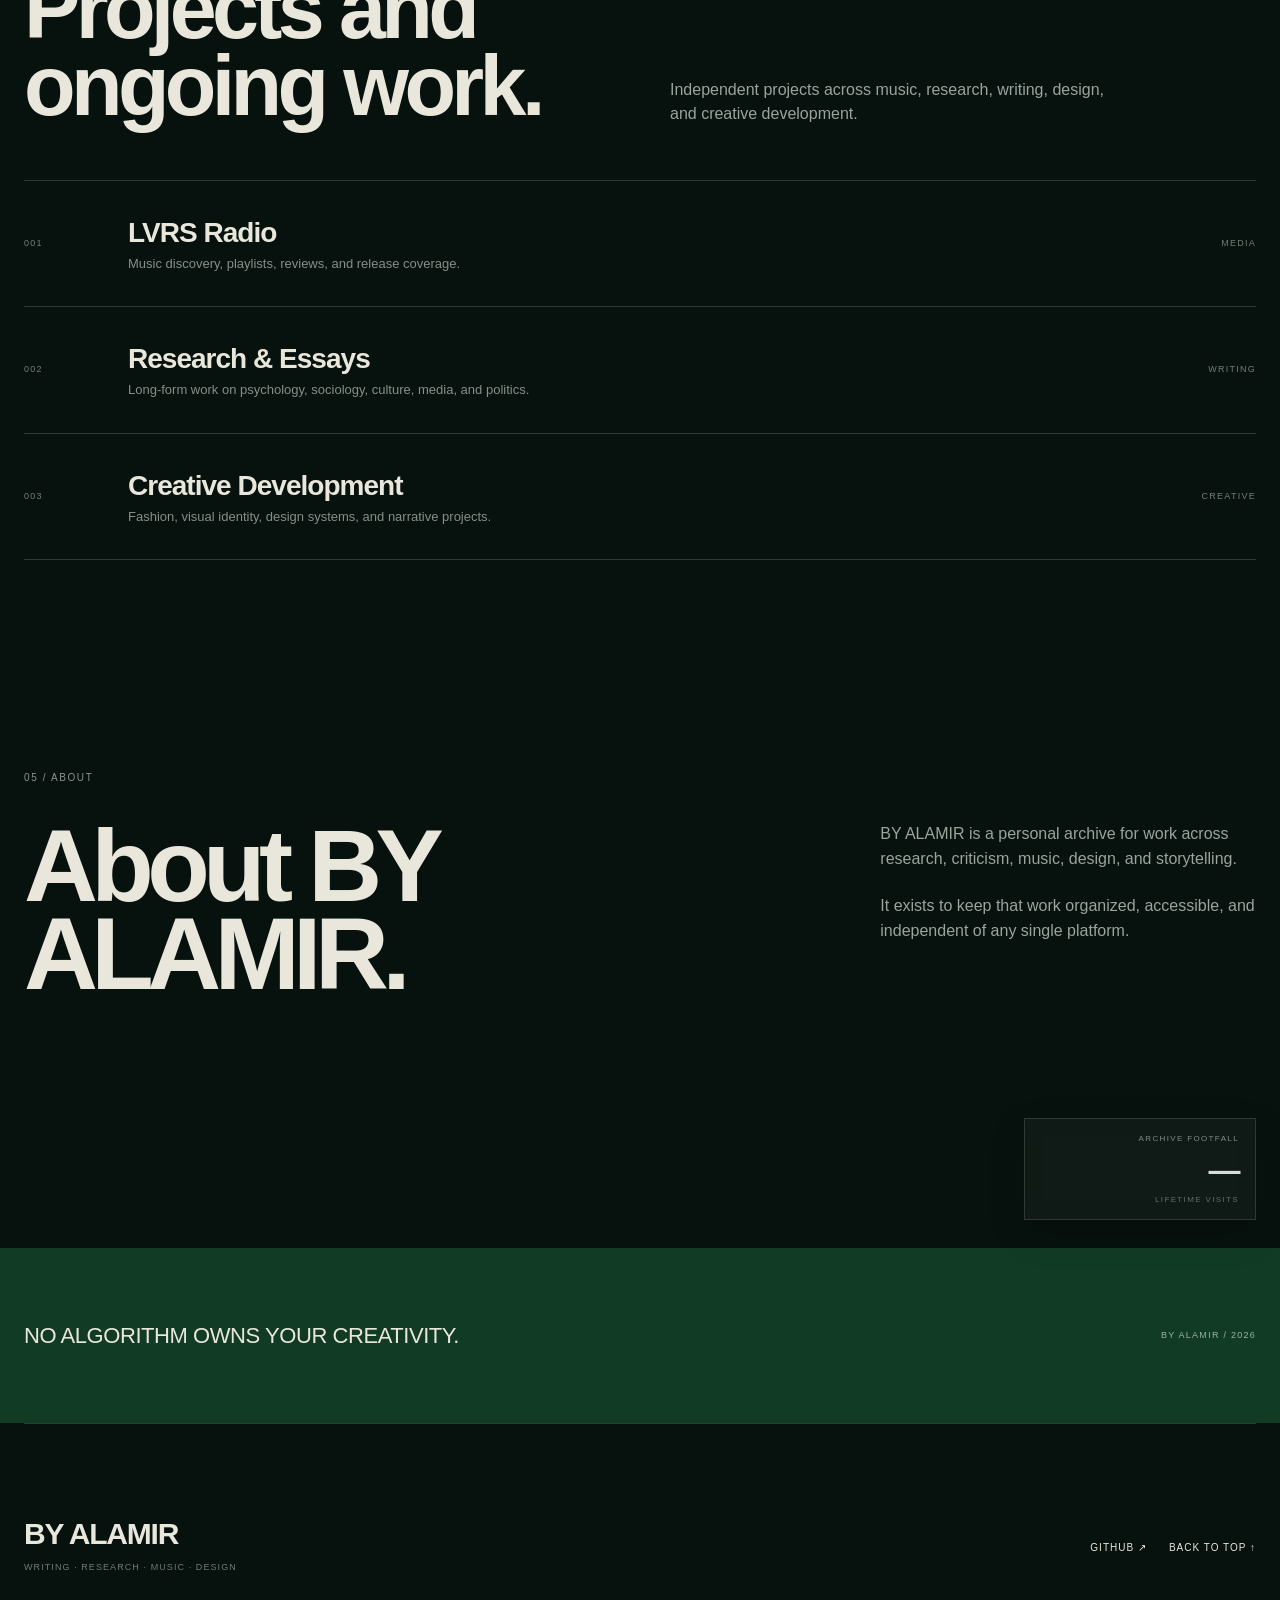
==== commit ad17ec9b: "Connect homepage writing navigation to archive page" ====
--- a/index.html
+++ b/index.html
@@ -12,7 +12,7 @@
   <link rel="icon" href="/assets/icons/favicon.png?v=4" type="image/png" sizes="64x64">
   <link rel="shortcut icon" href="/assets/icons/favicon.ico?v=4">
   <link rel="apple-touch-icon" href="/assets/icons/apple-touch-icon.png?v=4" sizes="180x180">
-  <link rel="stylesheet" href="/assets/css/site.css?v=8">
+  <link rel="stylesheet" href="/assets/css/site.css?v=9">
 </head>
 <body>
   <a class="skip-link" href="#content">Skip to content</a>
@@ -20,7 +20,7 @@
     <a class="brand" href="#top" aria-label="BY ALAMIR home">BY ALAMIR</a>
 
     <nav class="desktop-nav" aria-label="Primary navigation">
-      <a href="#writing">Writing</a>
+      <a href="/writing/">Writing</a>
       <a href="#lvrs">LVRS</a>
       <a href="#projects">Projects</a>
       <a href="#about">About</a>
@@ -32,7 +32,7 @@
         <span class="menu-icon" aria-hidden="true"></span>
       </summary>
       <nav class="mobile-menu" aria-label="Mobile navigation">
-        <a href="#writing">Writing</a>
+        <a href="/writing/">Writing</a>
         <a href="#lvrs">LVRS</a>
         <a href="#projects">Projects</a>
         <a href="#about">About</a>
@@ -47,7 +47,7 @@
       <div class="hero-meta">
         <p>A personal archive of writing, research, music, design, and cultural work by <strong>Alamir Jihad St.Michael</strong>.</p>
         <div class="hero-actions">
-          <a class="btn light" href="#writing">View writing</a>
+          <a class="btn light" href="/writing/">View writing</a>
           <a class="btn dark" href="#projects">View projects</a>
         </div>
       </div>
@@ -116,7 +116,7 @@
           <div class="essay-foot"><span>SELECTED WORK</span><span>2026</span></div>
         </article>
       </div>
-      <p class="note">Links will be added as pieces are published.</p>
+      <p class="note"><a class="note-link" href="/writing/">Browse the writing archive ↗</a></p>
     </section>
 
     <section id="lvrs" class="lvrs-section">
--- a/assets/css/site.css
+++ b/assets/css/site.css
@@ -35,11 +35,16 @@
 .hero-art{margin:62px 0 0;height:min(58vw,690px);position:relative;overflow:hidden;border:1px solid rgba(255,255,255,.14);background:#07110d}.hero-art-image{position:absolute;inset:0;z-index:5;width:100%;height:100%;display:block;object-fit:cover;object-position:center;filter:contrast(1.03) brightness(.95)}.hero-art-image[hidden]{display:none}.art-fallback{position:absolute;inset:0}.art-top{height:43%;position:relative;background:linear-gradient(110deg,#b3b5b0,#7e827e)}.art-top span{position:absolute;width:18%;aspect-ratio:1;left:41%;top:12%;background:#626562}.art-band{height:9%;background:#030504;transform:skewY(-1deg);margin-top:-1.4%;position:relative;z-index:2}.art-bottom{height:52%;position:relative;background:#505451}.block{position:absolute;display:block;background:#737774}.b1{left:6%;top:0;width:24%;height:47%}.b2{left:30%;top:0;width:20%;height:24%;background:#858986}.b3{left:50%;top:0;width:20%;height:70%;background:#454946}.b4{right:10%;top:0;width:18%;height:28%;background:#8c8f8c}.b5{right:0;bottom:0;width:28%;height:55%;background:#626663}.art-fallback-caption{position:absolute;left:18px;right:18px;bottom:14px;display:flex;justify-content:space-between;font-size:9px;letter-spacing:.14em;color:#deded8;z-index:3}
 .ticker{background:var(--paper);color:var(--ink);overflow:hidden;border-block:1px solid #d4d2c8}.ticker div{white-space:nowrap;padding:15px 0;text-align:center;font-size:10px;letter-spacing:.2em}.ticker b{font-weight:400;margin:0 16px;color:#647067}
 .section-intro{display:grid;grid-template-columns:1.45fr .55fr;gap:60px;align-items:end;margin-bottom:54px}.section-intro h2,.projects-section h2{margin:0;font-size:clamp(46px,6.6vw,94px);line-height:.92;letter-spacing:-.055em}.intro-copy{margin:0;color:#9aa59e;font-size:16px;line-height:1.5;max-width:460px}
-.essay-grid{display:grid;grid-template-columns:1.2fr 1fr 1fr;border:1px solid var(--line)}.essay{min-height:510px;padding:22px;display:flex;flex-direction:column;border-left:1px solid var(--line);position:relative}.essay:first-child{border-left:0}.essay.feature{background:linear-gradient(145deg,#0c2519,#07120e 72%)}.essay-top,.essay-foot{display:flex;justify-content:space-between;font-size:9px;letter-spacing:.12em;color:#76877d;text-transform:uppercase}.essay-body{margin-top:auto}.issue{display:block;font-size:9px;color:#6d7f75;margin-bottom:18px}.essay h3{font-size:34px;line-height:.98;letter-spacing:-.045em;margin:0 0 18px}.essay p{font-size:14px;line-height:1.5;color:#aab4ae;margin:0;max-width:390px}.essay-foot{padding-top:22px;margin-top:30px;border-top:1px solid var(--line)}.essay-mark{position:absolute;right:28px;top:94px;width:38%;height:3px;background:#010503;transform:rotate(-8deg)}.note{font-size:10px;letter-spacing:.08em;text-transform:uppercase;color:#627067;margin:22px 0 0}
+.essay-grid{display:grid;grid-template-columns:1.2fr 1fr 1fr;border:1px solid var(--line)}.essay{min-height:510px;padding:22px;display:flex;flex-direction:column;border-left:1px solid var(--line);position:relative}.essay:first-child{border-left:0}.essay.feature{background:linear-gradient(145deg,#0c2519,#07120e 72%)}.essay-top,.essay-foot{display:flex;justify-content:space-between;font-size:9px;letter-spacing:.12em;color:#76877d;text-transform:uppercase}.essay-body{margin-top:auto}.issue{display:block;font-size:9px;color:#6d7f75;margin-bottom:18px}.essay h3{font-size:34px;line-height:.98;letter-spacing:-.045em;margin:0 0 18px}.essay p{font-size:14px;line-height:1.5;color:#aab4ae;margin:0;max-width:390px}.essay-foot{padding-top:22px;margin-top:30px;border-top:1px solid var(--line)}.essay-mark{position:absolute;right:28px;top:94px;width:38%;height:3px;background:#010503;transform:rotate(-8deg)}.note{font-size:10px;letter-spacing:.08em;text-transform:uppercase;color:#627067;margin:22px 0 0}.note-link{display:inline-block;border-bottom:1px solid rgba(98,112,103,.5);padding-bottom:2px}.note-link:hover,.note-link:focus-visible{color:#9aaba0;border-bottom-color:#9aaba0}
 .lvrs-section{background:var(--paper);color:#050806}.dark-kicker{color:#6e756f}.lvrs-lockup{font-size:clamp(100px,18vw,300px);line-height:.72;letter-spacing:-.105em;font-weight:900;margin:0 0 30px}.lvrs-tags{font-size:9px;letter-spacing:.18em;color:#70766f}.lvrs-copy-grid{display:grid;grid-template-columns:1fr 1fr;gap:70px;margin-top:70px}.lvrs-copy-grid h2{font-size:clamp(42px,5.2vw,76px);line-height:.92;letter-spacing:-.055em;margin:0}.lvrs-copy-grid p{font-size:16px;line-height:1.55;margin:0 0 20px;max-width:600px;color:#28302b}.lvrs-social-link{text-decoration:underline;text-decoration-thickness:1px;text-underline-offset:3px;text-decoration-color:rgba(5,8,6,.35)}.lvrs-social-link:hover,.lvrs-social-link:focus-visible{text-decoration-color:#050806}.lvrs-social-link:focus-visible{outline:1px solid #050806;outline-offset:4px}.lvrs-playlist-link{display:inline-flex;align-items:center;gap:10px;margin-top:4px;padding-bottom:3px;border-bottom:1px solid rgba(5,8,6,.45);font-size:12px;letter-spacing:.1em;text-transform:uppercase;color:#050806}.lvrs-playlist-link:hover,.lvrs-playlist-link:focus-visible{border-bottom-color:#050806}.lvrs-playlist-link:focus-visible{outline:1px solid #050806;outline-offset:5px}
 .section-intro.compact{grid-template-columns:1fr 1fr}.project-list{border-top:1px solid var(--line)}.project-list article{display:grid;grid-template-columns:80px 1fr 120px;gap:24px;align-items:center;padding:34px 0;border-bottom:1px solid var(--line)}.project-list .num,.project-list .type{font-size:9px;letter-spacing:.14em;color:#718078}.project-list .type{text-align:right}.project-list h3{font-size:28px;letter-spacing:-.035em;margin:0 0 6px}.project-list p{margin:0;color:#839188;font-size:13px}
 .about-section{padding-top:120px;padding-bottom:120px}.about-grid{display:grid;grid-template-columns:1.35fr .65fr;gap:76px;align-items:start}.about-grid h2{font-size:clamp(56px,8vw,122px);line-height:.86;letter-spacing:-.065em;margin:0;max-width:920px}.about-grid p{color:#9aa59e;font-size:16px;line-height:1.55;margin:0 0 22px}
+.archive-footfall-wrap{display:flex;justify-content:flex-end;padding:0 0 28px}.archive-footfall{width:232px;padding:15px 16px 14px;text-align:right;border:1px solid rgba(233,231,220,.14);background:rgba(233,231,220,.045);box-shadow:0 14px 38px rgba(0,0,0,.14);backdrop-filter:blur(10px);-webkit-backdrop-filter:blur(10px)}.footfall-name,.footfall-caption{display:block;font-size:8px;letter-spacing:.17em;text-transform:uppercase}.footfall-name{color:#7e8e84;margin-bottom:12px}.footfall-count{display:block;font-size:32px;line-height:.92;letter-spacing:-.045em;font-weight:600;font-variant-numeric:tabular-nums;color:#d8ddd9}.footfall-caption{color:#607067;margin-top:9px}
 .manifesto{background:#123b25}.manifesto .wrap{min-height:175px;display:flex;align-items:center;justify-content:space-between;gap:30px}.manifesto p{font-size:22px;letter-spacing:-.02em;margin:0}.manifesto span{font-size:9px;letter-spacing:.14em;color:#9bb2a4}
 .site-footer{min-height:250px;display:flex;align-items:center;justify-content:space-between;border-top:1px solid var(--line)}.footer-brand{font-weight:800;font-size:30px;letter-spacing:-.04em}.site-footer p{font-size:9px;letter-spacing:.12em;color:#6e7d74}.footer-links{display:flex;gap:22px;font-size:10px;letter-spacing:.1em;text-transform:uppercase}
-@media (max-width:900px){.wrap{width:min(calc(100% - 28px),var(--max))}.desktop-nav{display:none}.mobile-nav{display:block}.site-header{height:68px}.section-pad{padding:64px 0}.hero h1{font-size:clamp(52px,15vw,92px)}.hero-meta,.section-intro,.lvrs-copy-grid,.about-grid{grid-template-columns:1fr}.hero-actions{justify-content:flex-start}.hero-art{height:78vw}.hero-art-image{object-position:center}.essay-grid{grid-template-columns:1fr}.essay{border-left:0;border-top:1px solid var(--line);min-height:390px}.essay:first-child{border-top:0}.project-list article{grid-template-columns:48px 1fr}.project-list .type{display:none}.manifesto .wrap{align-items:flex-start;justify-content:center;flex-direction:column;padding-block:42px}.site-footer{padding:50px 0;align-items:flex-start;flex-direction:column;gap:34px}.lvrs-lockup{font-size:30vw}}
+
+/* Writing archive */
+.writing-page-hero{padding:104px 0 76px;border-bottom:1px solid var(--line)}.writing-page-hero .kicker{margin-bottom:34px}.writing-page-hero h1{max-width:1050px;margin:0;font-size:clamp(64px,8vw,122px);line-height:.86;letter-spacing:-.065em}.writing-page-hero>p:last-child{max-width:650px;margin:42px 0 0;color:#9aa59e;font-size:17px;line-height:1.55}.writing-archive{padding-bottom:110px}.writing-archive-card{display:grid;grid-template-columns:74px minmax(0,1fr) 190px;gap:34px;align-items:stretch;min-height:280px;padding:34px 28px 34px 0;border-bottom:1px solid var(--line);position:relative}.writing-archive-card.feature{background:linear-gradient(100deg,rgba(18,60,38,.2),rgba(7,17,13,0) 72%)}.writing-card-num{padding-top:3px;font-size:9px;letter-spacing:.14em;color:#718078}.writing-card-main{display:flex;flex-direction:column;justify-content:center;max-width:860px}.writing-card-top{display:flex;justify-content:space-between;gap:22px;margin-bottom:46px;font-size:9px;letter-spacing:.12em;color:#76877d;text-transform:uppercase}.writing-card-main h2{margin:0 0 16px;font-size:clamp(34px,4.2vw,62px);line-height:.94;letter-spacing:-.05em}.writing-card-main p{max-width:690px;margin:0;color:#9eaaa2;font-size:15px;line-height:1.55}.writing-card-links{display:flex;flex-direction:column;justify-content:center;align-items:flex-end;gap:16px;border-left:1px solid var(--line);padding-left:28px}.publication-link{display:inline-block;padding-bottom:3px;border-bottom:1px solid rgba(233,231,220,.4);font-size:10px;letter-spacing:.12em;text-transform:uppercase;white-space:nowrap}.publication-link:hover,.publication-link:focus-visible{border-bottom-color:var(--cream)}.publication-link.unavailable{opacity:.28;border-bottom-color:rgba(233,231,220,.2);cursor:not-allowed}.writing-manifesto{margin-top:0}
+
+@media (max-width:900px){.wrap{width:min(calc(100% - 28px),var(--max))}.desktop-nav{display:none}.mobile-nav{display:block}.site-header{height:68px}.section-pad{padding:64px 0}.hero h1{font-size:clamp(52px,15vw,92px)}.hero-meta,.section-intro,.lvrs-copy-grid,.about-grid{grid-template-columns:1fr}.hero-actions{justify-content:flex-start}.hero-art{height:78vw}.hero-art-image{object-position:center}.essay-grid{grid-template-columns:1fr}.essay{border-left:0;border-top:1px solid var(--line);min-height:390px}.essay:first-child{border-top:0}.project-list article{grid-template-columns:48px 1fr}.project-list .type{display:none}.archive-footfall-wrap{padding-bottom:20px}.archive-footfall{width:205px}.manifesto .wrap{align-items:flex-start;justify-content:center;flex-direction:column;padding-block:42px}.site-footer{padding:50px 0;align-items:flex-start;flex-direction:column;gap:34px}.lvrs-lockup{font-size:30vw}.writing-page-hero{padding:68px 0 50px}.writing-page-hero h1{font-size:clamp(54px,16vw,88px)}.writing-page-hero>p:last-child{margin-top:28px;font-size:15px}.writing-archive{padding-bottom:70px}.writing-archive-card{grid-template-columns:1fr;gap:20px;min-height:0;padding:28px 0}.writing-card-num{padding-top:0}.writing-card-top{margin-bottom:34px}.writing-card-main h2{font-size:clamp(38px,11vw,56px)}.writing-card-links{align-items:flex-start;border-left:0;border-top:1px solid var(--line);padding:18px 0 0;gap:13px}}
 @media (prefers-reduced-motion:reduce){html{scroll-behavior:auto}}
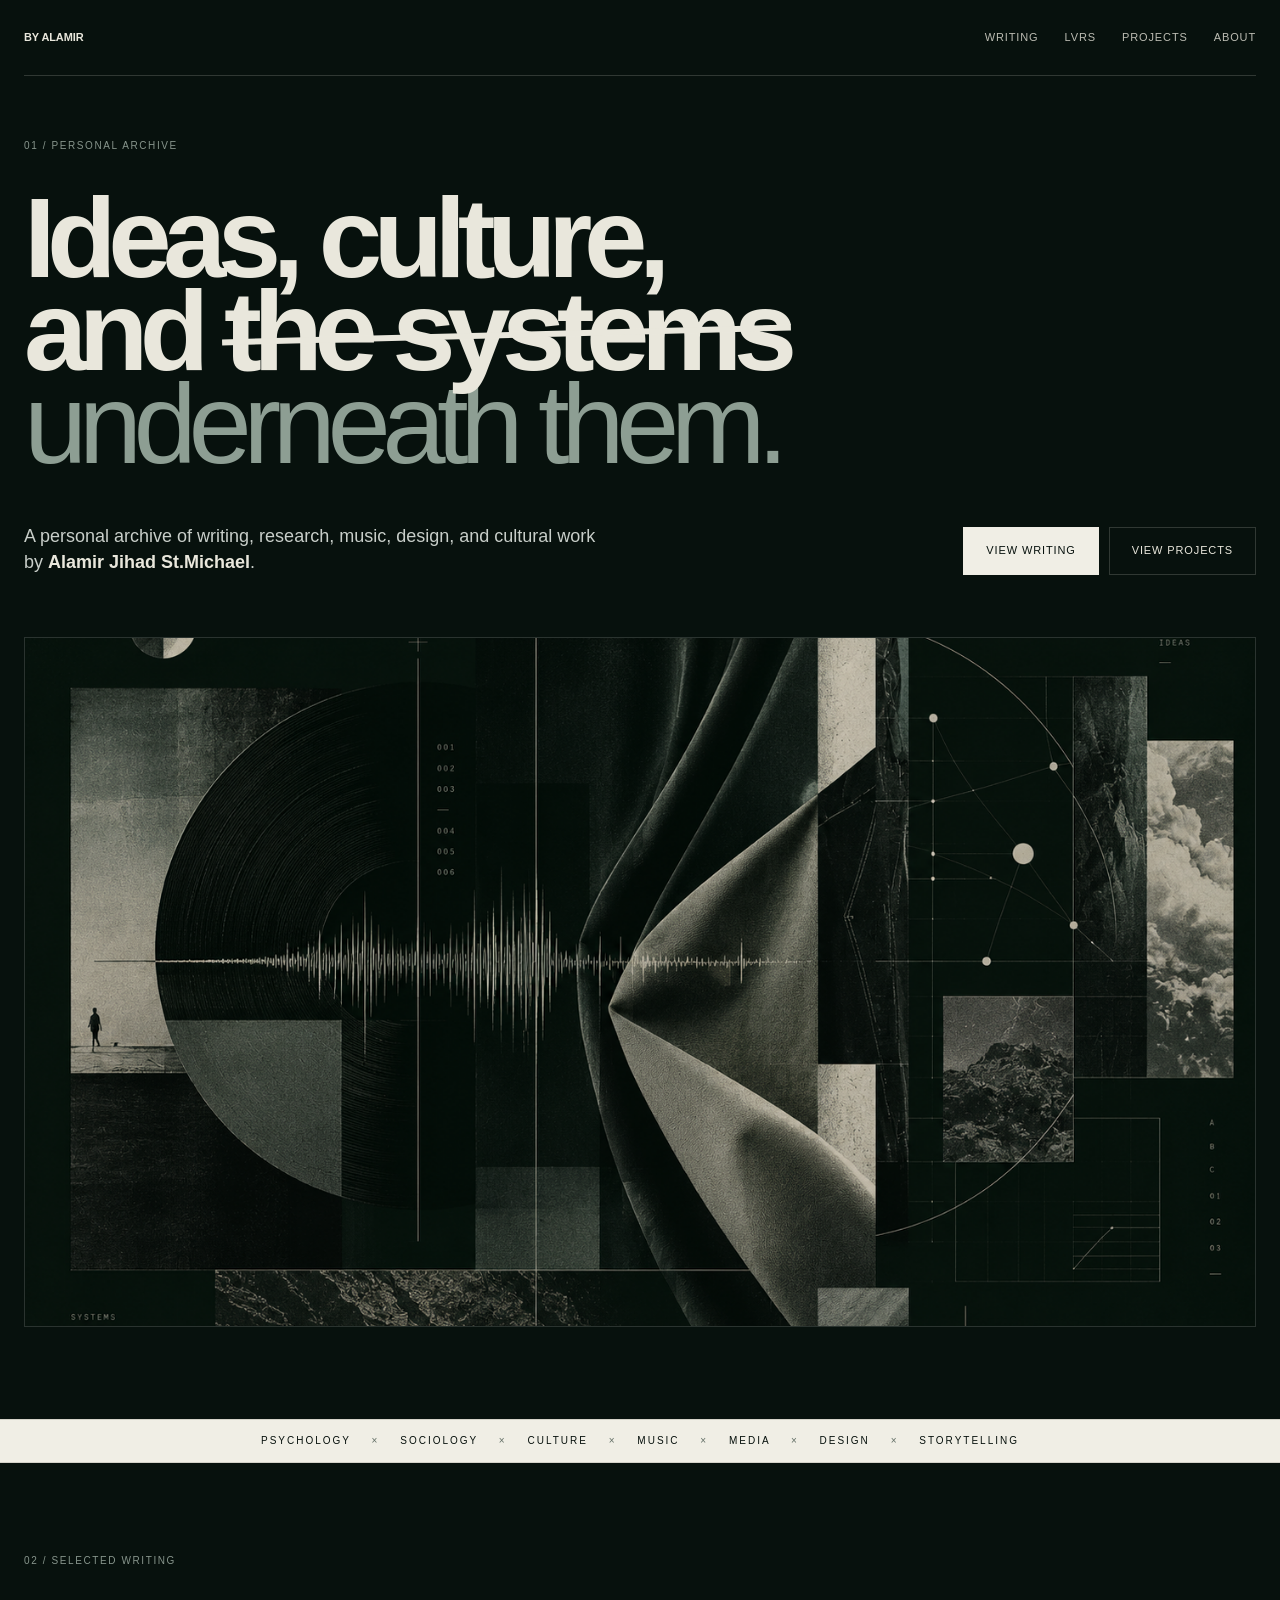
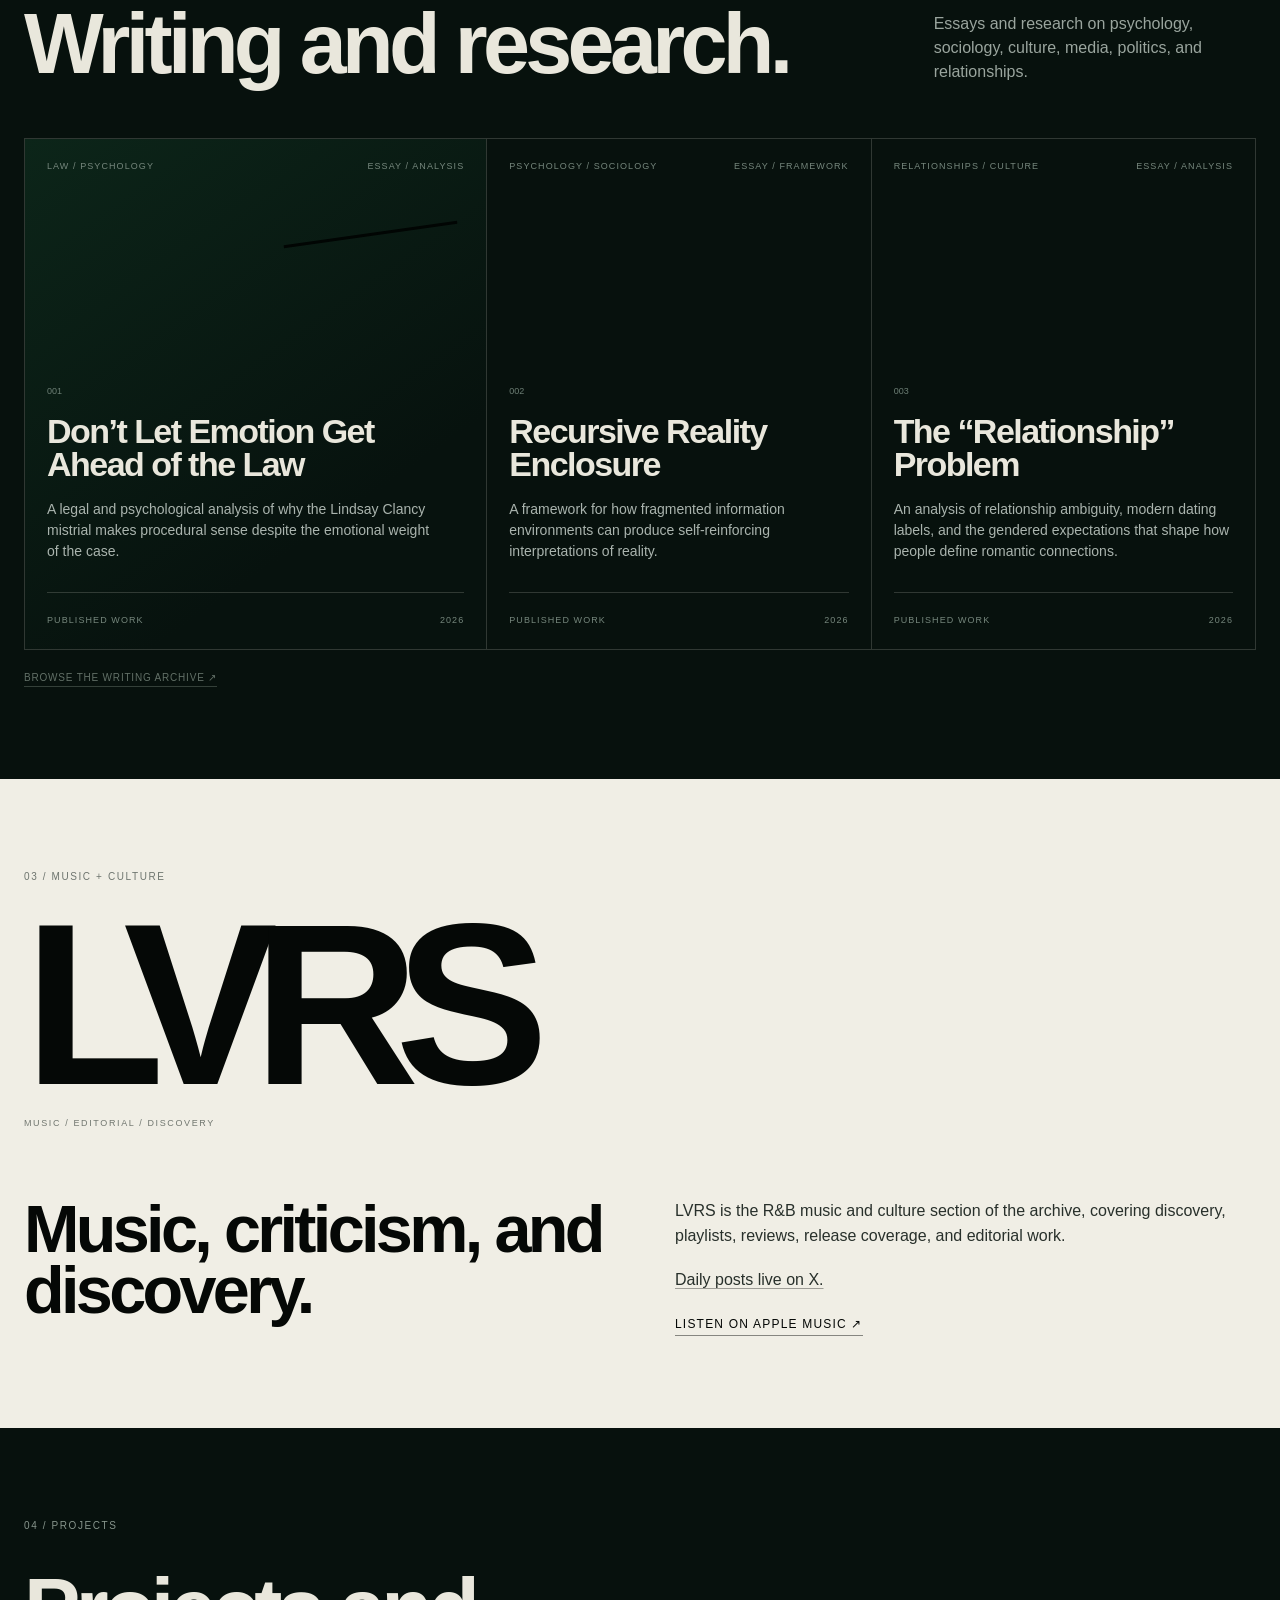
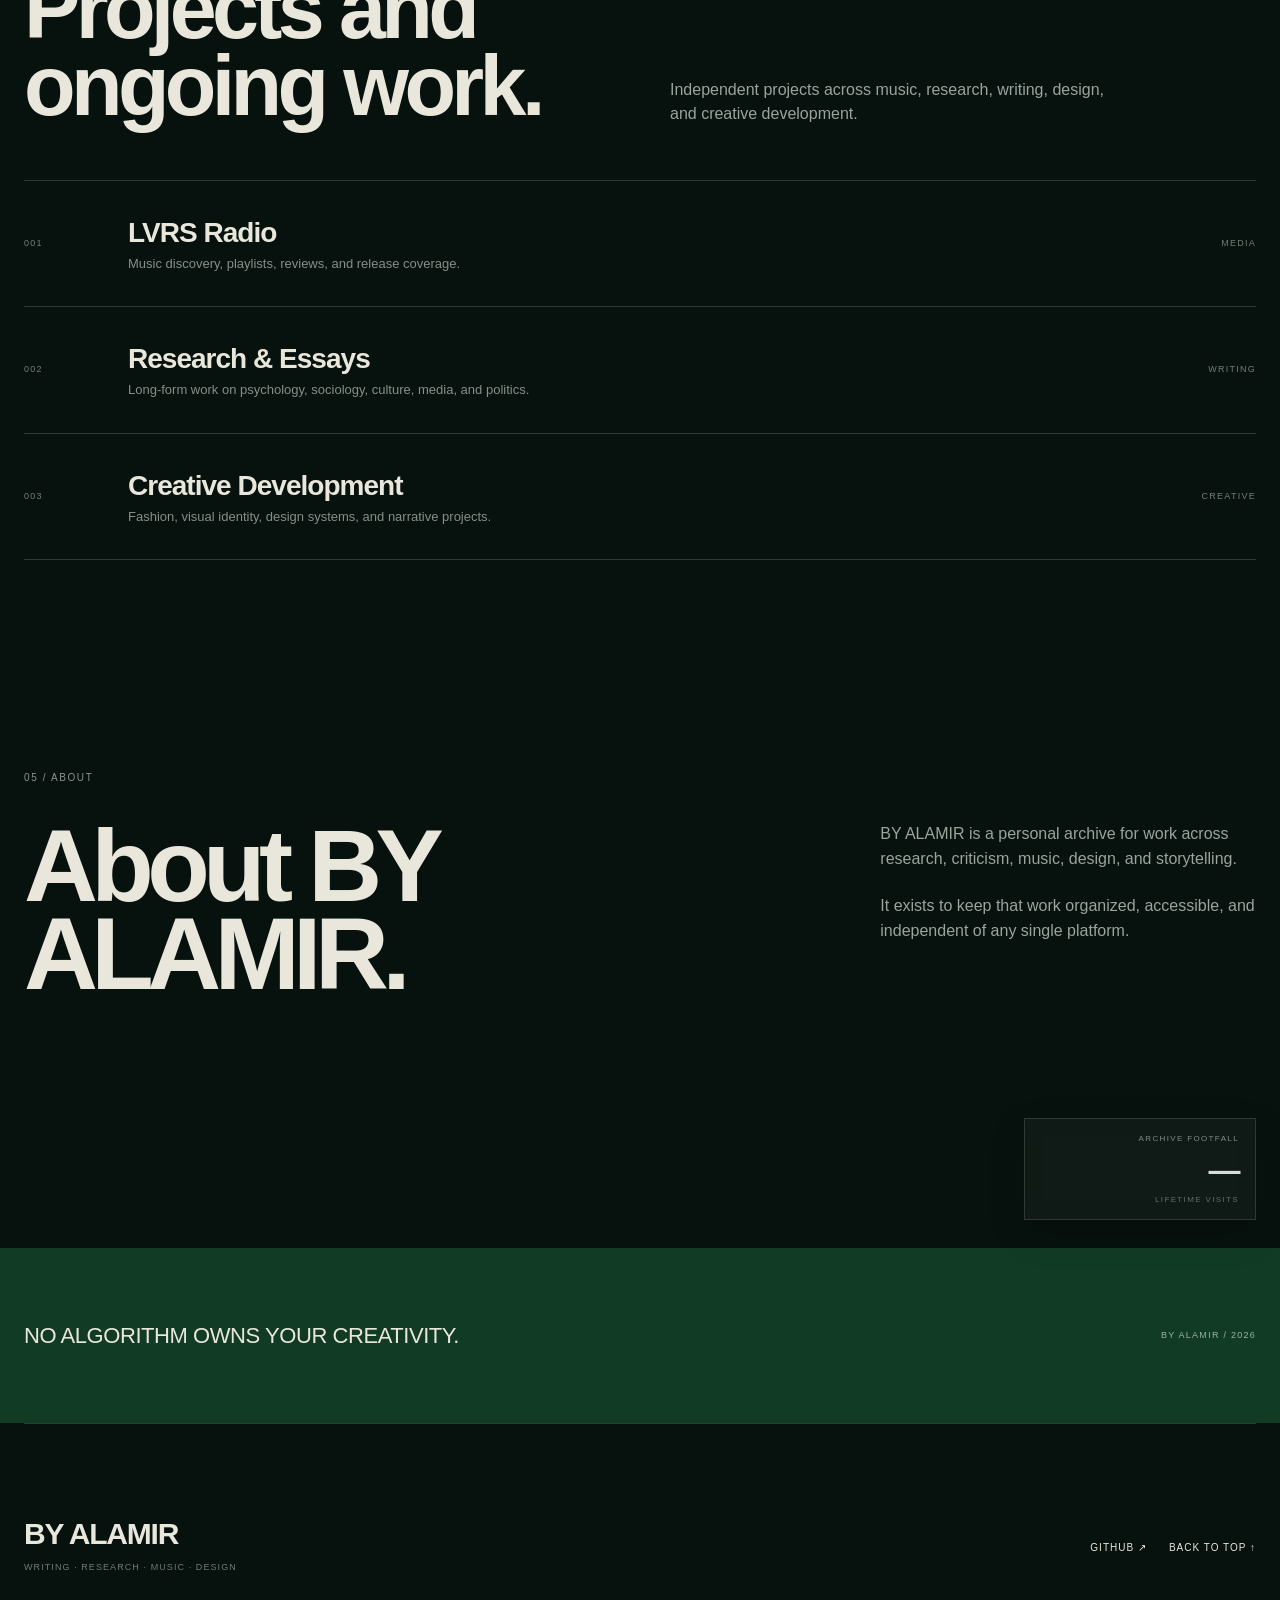
==== commit 7702011d: "Align homepage writing preview with published archive" ====
--- a/index.html
+++ b/index.html
@@ -4,6 +4,11 @@
   <meta charset="utf-8">
   <meta name="viewport" content="width=device-width, initial-scale=1">
   <meta name="theme-color" content="#07110d">
+  <meta name="application-name" content="BY ALAMIR">
+  <meta name="mobile-web-app-capable" content="yes">
+  <meta name="apple-mobile-web-app-capable" content="yes">
+  <meta name="apple-mobile-web-app-title" content="BY ALAMIR">
+  <meta name="apple-mobile-web-app-status-bar-style" content="black-translucent">
   <meta name="description" content="Writing, research, music, design, and cultural work by Alamir Jihad St.Michael.">
   <meta property="og:title" content="BY ALAMIR">
   <meta property="og:description" content="A personal archive of writing, research, music, design, and cultural work.">
@@ -11,8 +16,10 @@
   <link rel="icon" href="/assets/icons/favicon.svg?v=4" type="image/svg+xml" sizes="any">
   <link rel="icon" href="/assets/icons/favicon.png?v=4" type="image/png" sizes="64x64">
   <link rel="shortcut icon" href="/assets/icons/favicon.ico?v=4">
-  <link rel="apple-touch-icon" href="/assets/icons/apple-touch-icon.png?v=4" sizes="180x180">
+  <link rel="apple-touch-icon" href="/assets/images/hero/byalamir-hero-ecosystem.png?v=1">
+  <link rel="manifest" href="/site.webmanifest?v=1">
   <link rel="stylesheet" href="/assets/css/site.css?v=9">
+  <link rel="stylesheet" href="/assets/css/ticker.css?v=1">
 </head>
 <body>
   <a class="skip-link" href="#content">Skip to content</a>
@@ -72,7 +79,10 @@
     </section>
 
     <div class="ticker" aria-hidden="true">
-      <div>PSYCHOLOGY <b>×</b> SOCIOLOGY <b>×</b> CULTURE <b>×</b> MUSIC <b>×</b> MEDIA <b>×</b> DESIGN <b>×</b> STORYTELLING</div>
+      <div class="ticker-track">
+        <span class="ticker-set">PSYCHOLOGY <b>×</b> SOCIOLOGY <b>×</b> CULTURE <b>×</b> MUSIC <b>×</b> MEDIA <b>×</b> DESIGN <b>×</b> STORYTELLING</span>
+        <span class="ticker-set">PSYCHOLOGY <b>×</b> SOCIOLOGY <b>×</b> CULTURE <b>×</b> MUSIC <b>×</b> MEDIA <b>×</b> DESIGN <b>×</b> STORYTELLING</span>
+      </div>
     </div>
 
     <section id="writing" class="wrap section-pad writing-section">
@@ -86,34 +96,34 @@
 
       <div class="essay-grid">
         <article class="essay feature">
-          <div class="essay-top"><span>PSYCHOLOGY / SOCIOLOGY</span><span>ESSAY / FRAMEWORK</span></div>
+          <div class="essay-top"><span>LAW / PSYCHOLOGY</span><span>ESSAY / ANALYSIS</span></div>
           <div class="essay-mark"></div>
           <div class="essay-body">
             <span class="issue">001</span>
+            <h3>Don’t Let Emotion Get Ahead of the Law</h3>
+            <p>A legal and psychological analysis of why the Lindsay Clancy mistrial makes procedural sense despite the emotional weight of the case.</p>
+          </div>
+          <div class="essay-foot"><span>PUBLISHED WORK</span><span>2026</span></div>
+        </article>
+
+        <article class="essay">
+          <div class="essay-top"><span>PSYCHOLOGY / SOCIOLOGY</span><span>ESSAY / FRAMEWORK</span></div>
+          <div class="essay-body">
+            <span class="issue">002</span>
             <h3>Recursive Reality Enclosure</h3>
             <p>A framework for how fragmented information environments can produce self-reinforcing interpretations of reality.</p>
           </div>
-          <div class="essay-foot"><span>SELECTED WORK</span><span>2026</span></div>
+          <div class="essay-foot"><span>PUBLISHED WORK</span><span>2026</span></div>
         </article>
 
         <article class="essay">
-          <div class="essay-top"><span>RELATIONSHIPS / CULTURE</span><span>ESSAY</span></div>
-          <div class="essay-body">
-            <span class="issue">002</span>
-            <h3>The Exception Problem</h3>
-            <p>An analysis of how people recognize patterns in modern relationships while treating their own circumstances as exceptions.</p>
-          </div>
-          <div class="essay-foot"><span>SELECTED WORK</span><span>2026</span></div>
-        </article>
-
-        <article class="essay">
-          <div class="essay-top"><span>CULTURE / PSYCHOLOGY</span><span>ESSAY</span></div>
+          <div class="essay-top"><span>RELATIONSHIPS / CULTURE</span><span>ESSAY / ANALYSIS</span></div>
           <div class="essay-body">
             <span class="issue">003</span>
-            <h3>Morality, Punishment & Control</h3>
-            <p>An examination of how moral language can function as punishment, status signaling, and a response to low perceived agency.</p>
-          </div>
-          <div class="essay-foot"><span>SELECTED WORK</span><span>2026</span></div>
+            <h3>The “Relationship” Problem</h3>
+            <p>An analysis of relationship ambiguity, modern dating labels, and the gendered expectations that shape how people define romantic connections.</p>
+          </div>
+          <div class="essay-foot"><span>PUBLISHED WORK</span><span>2026</span></div>
         </article>
       </div>
       <p class="note"><a class="note-link" href="/writing/">Browse the writing archive ↗</a></p>
--- a/assets/css/ticker.css
+++ b/assets/css/ticker.css
@@ -0,0 +1,38 @@
+/* Responsive topic ticker */
+@media (max-width:900px){
+  .ticker-track{
+    display:flex;
+    width:max-content;
+    padding:0;
+    text-align:left;
+    animation:byalamir-ticker-scroll 24s linear infinite;
+    will-change:transform;
+  }
+
+  .ticker-set{
+    display:block;
+    flex:none;
+    white-space:nowrap;
+    padding:15px 32px 15px 0;
+  }
+
+  @keyframes byalamir-ticker-scroll{
+    from{transform:translateX(0)}
+    to{transform:translateX(-50%)}
+  }
+}
+
+@media (min-width:901px){
+  .ticker-set:last-child{display:none}
+}
+
+@media (max-width:900px) and (prefers-reduced-motion:reduce){
+  .ticker{
+    overflow-x:auto;
+    -webkit-overflow-scrolling:touch;
+    scrollbar-width:none;
+  }
+  .ticker::-webkit-scrollbar{display:none}
+  .ticker-track{animation:none}
+  .ticker-set:last-child{display:none}
+}
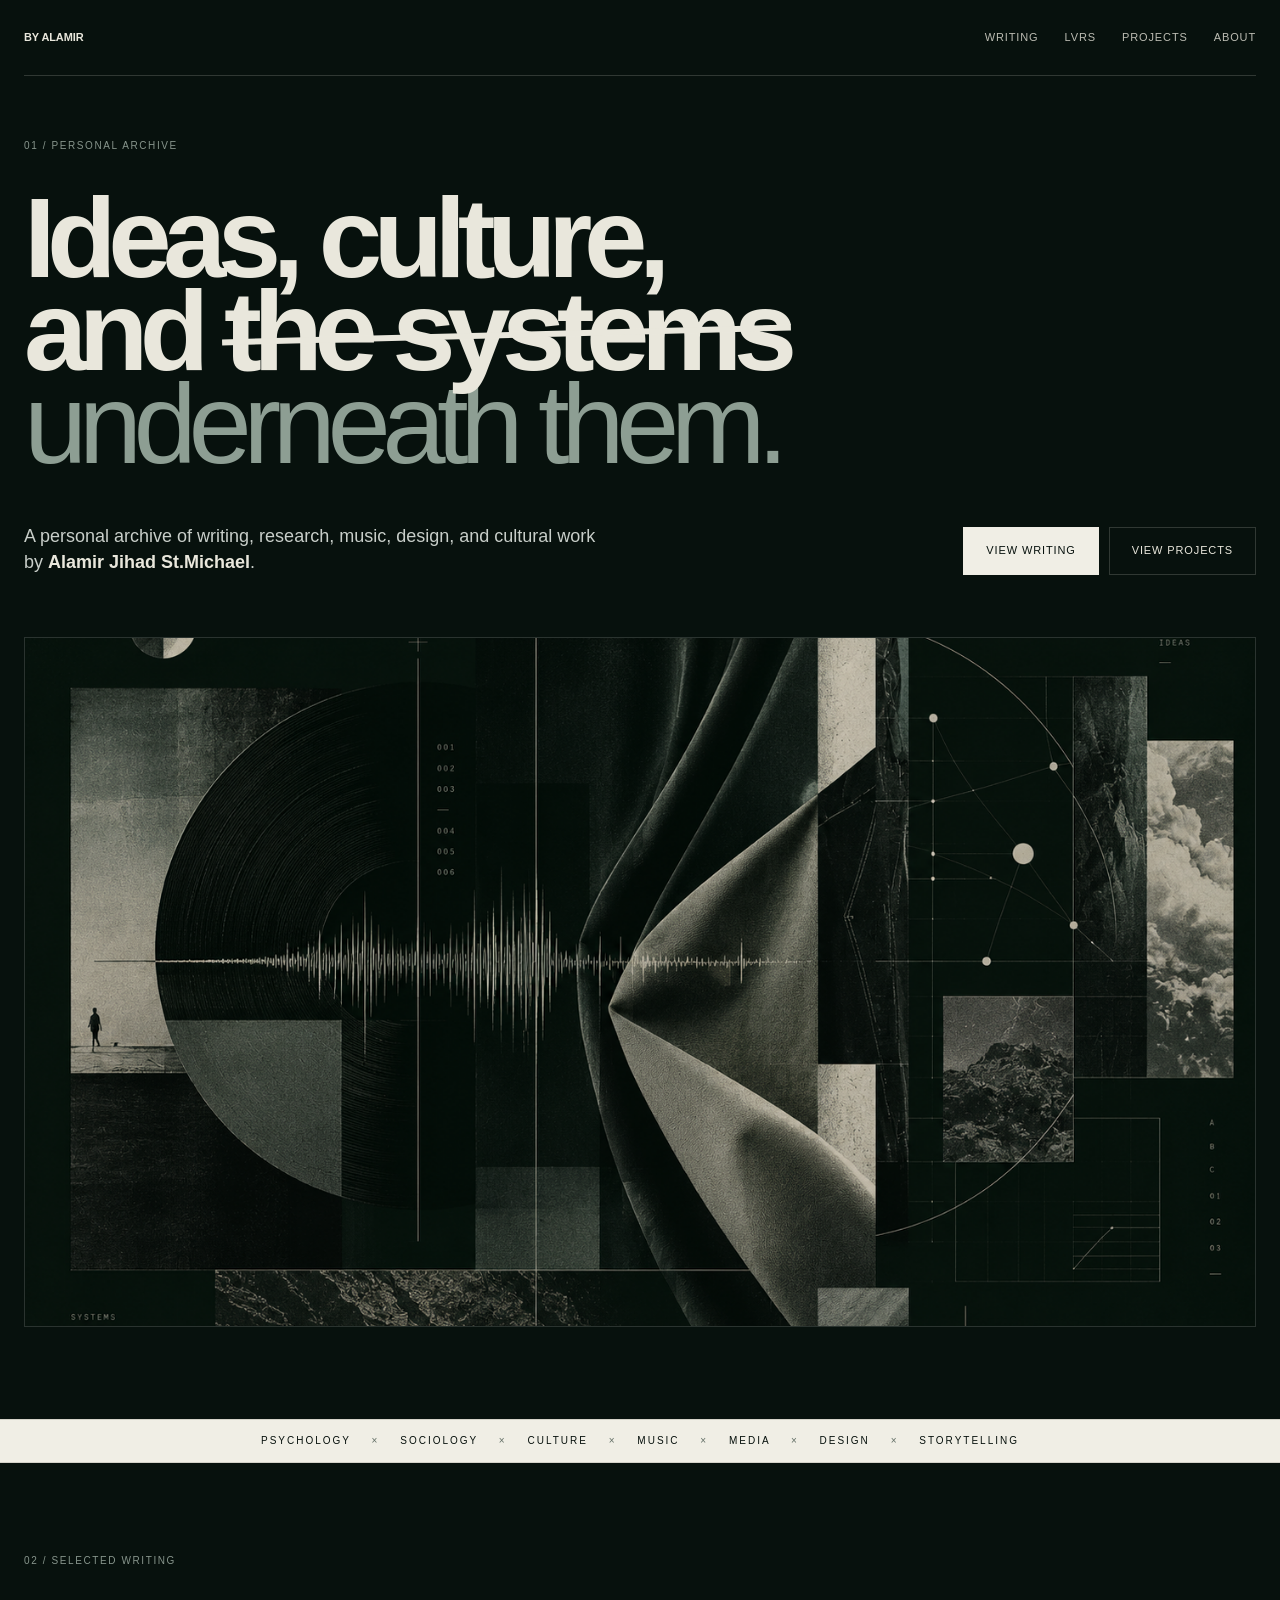
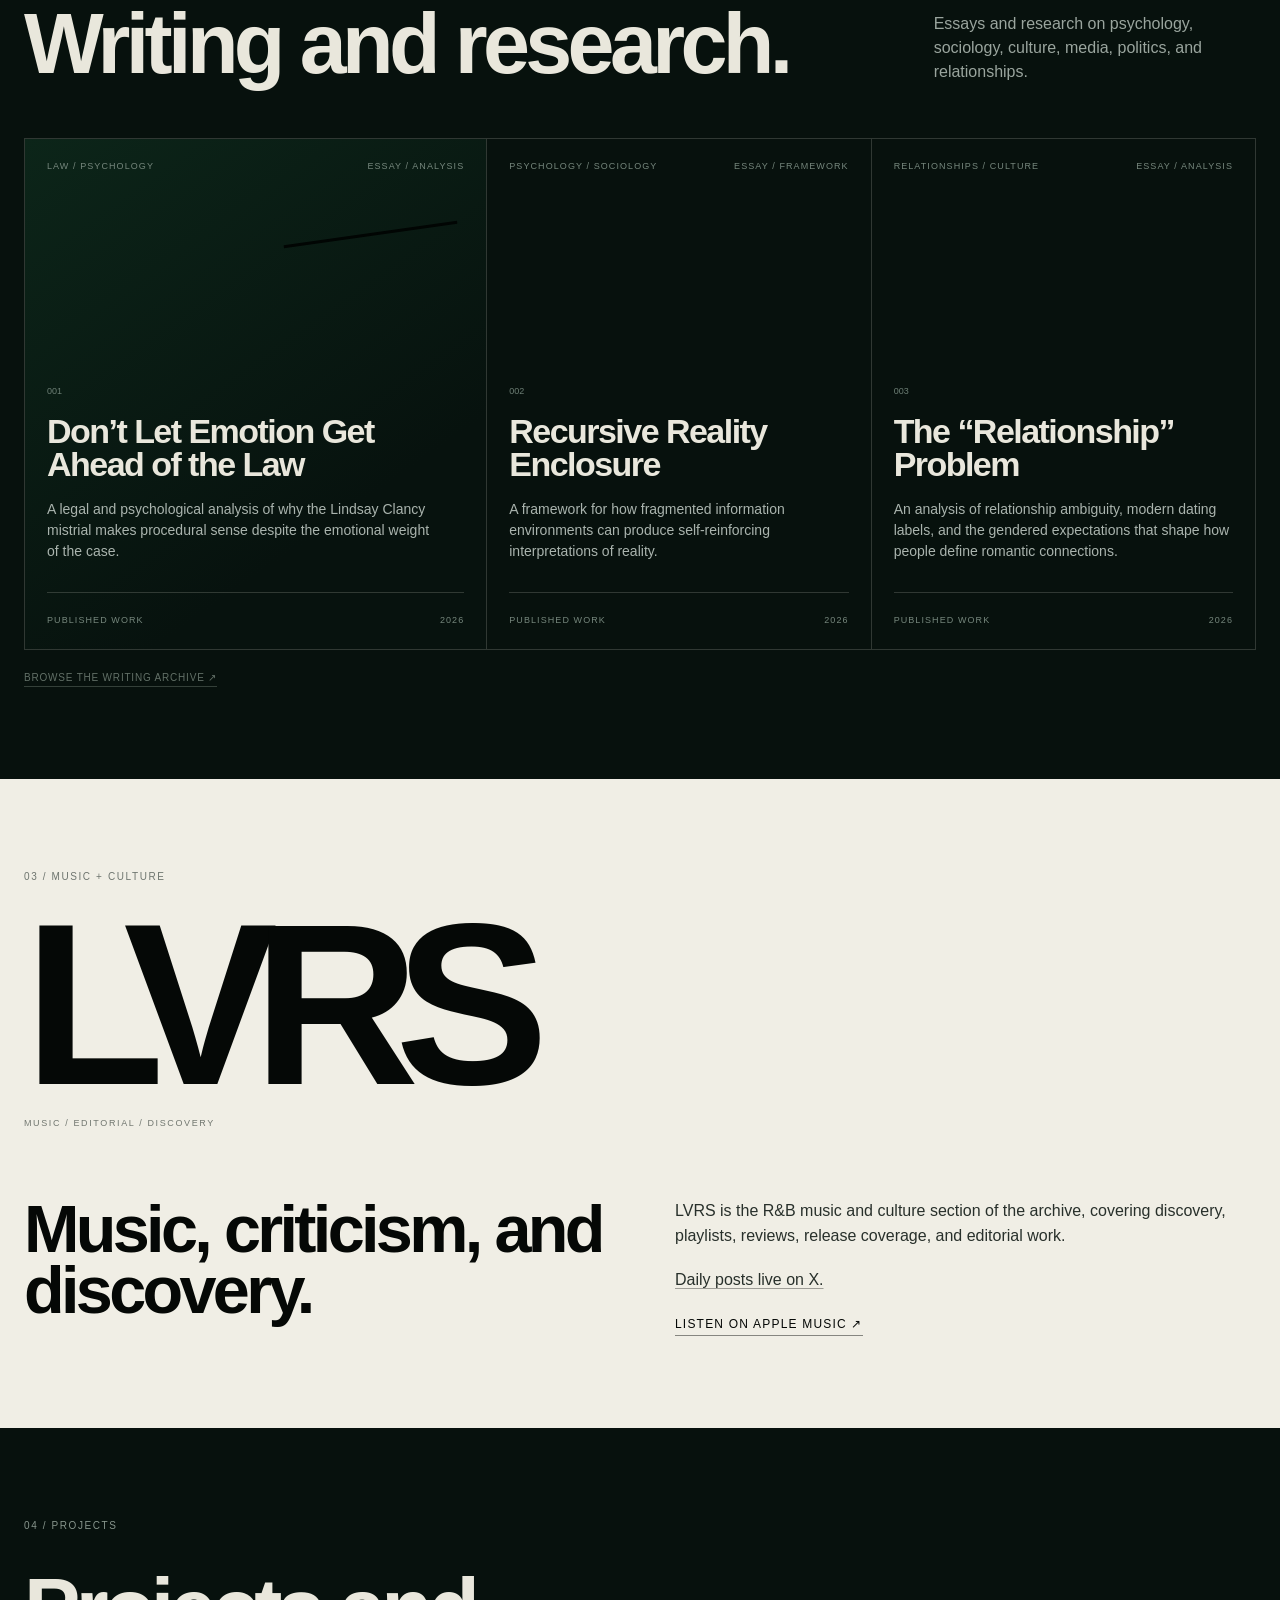
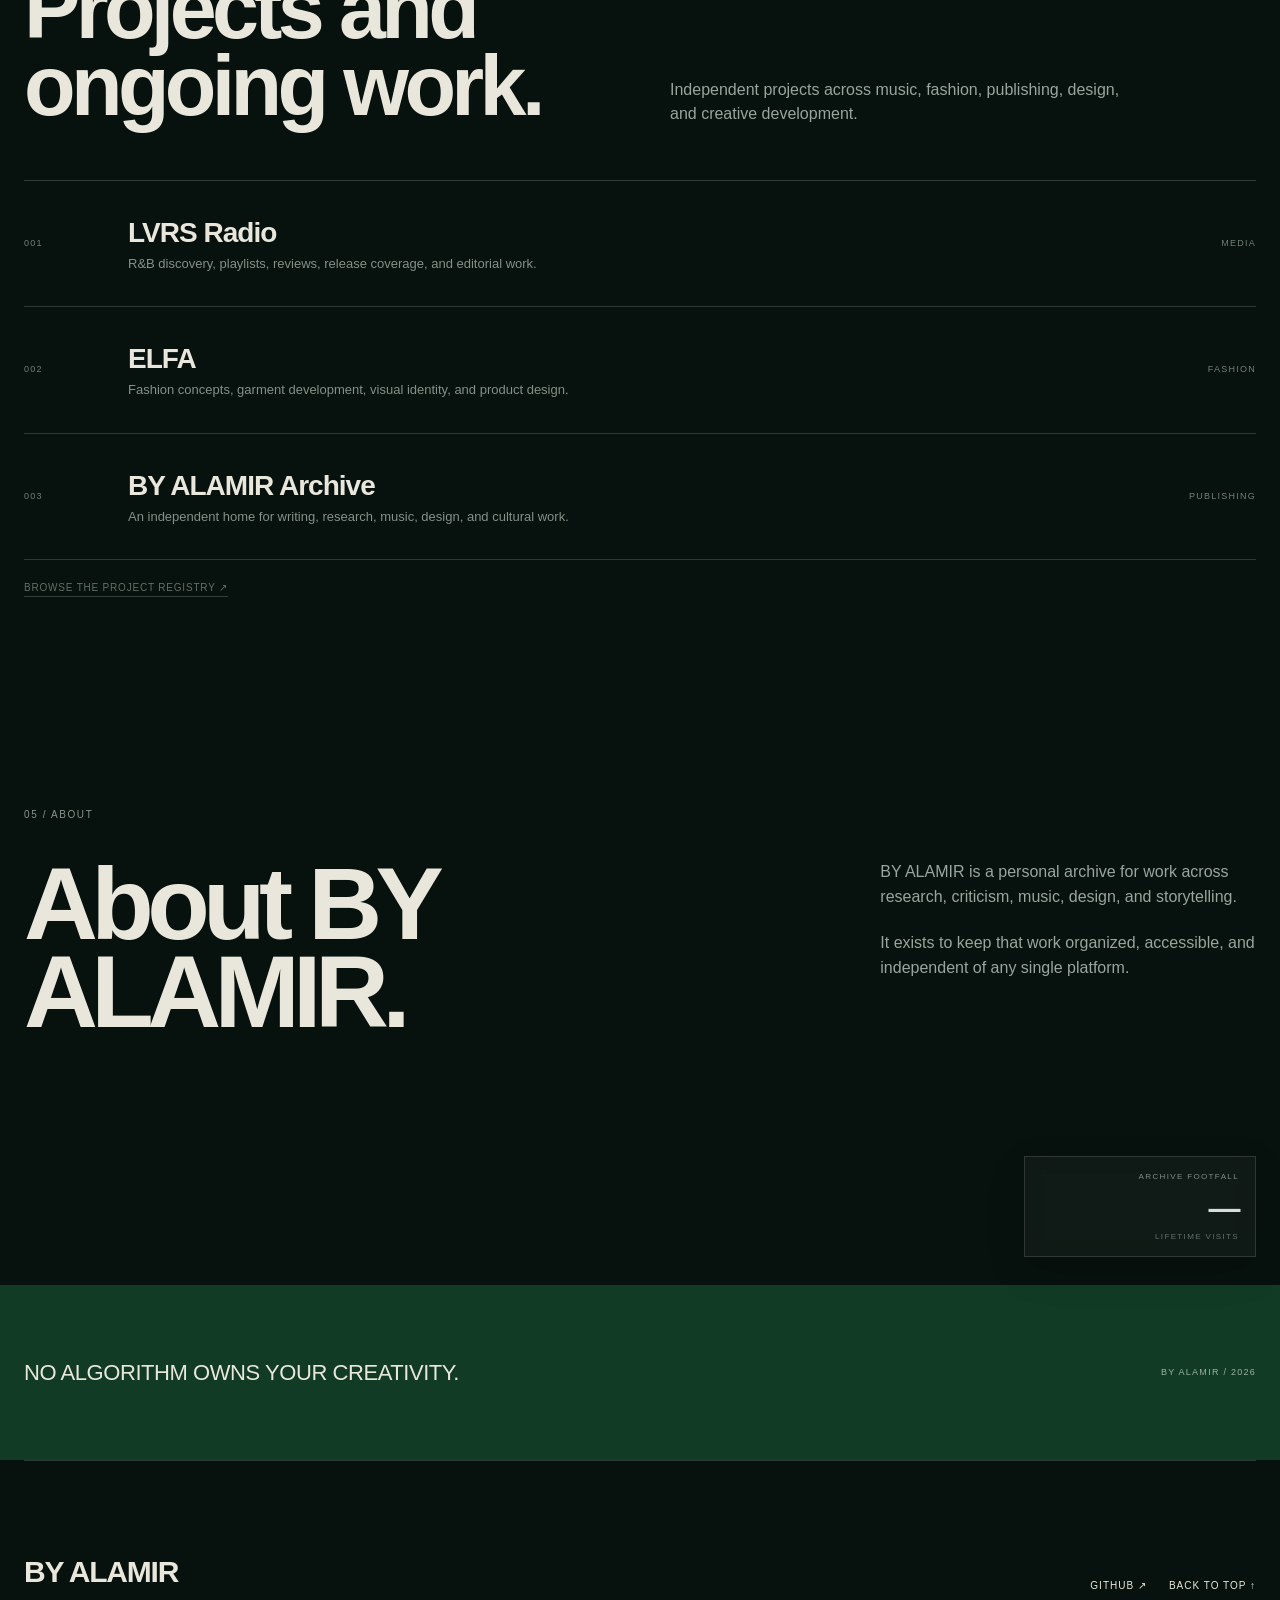
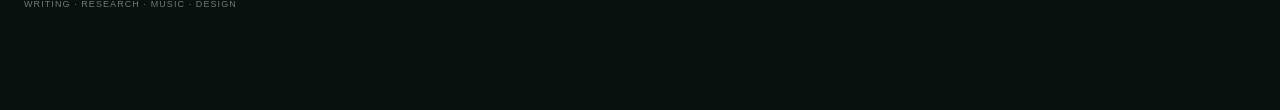
==== commit 90ff9156: "Connect homepage to projects registry" ====
--- a/index.html
+++ b/index.html
@@ -20,6 +20,8 @@
   <link rel="manifest" href="/site.webmanifest?v=1">
   <link rel="stylesheet" href="/assets/css/site.css?v=9">
   <link rel="stylesheet" href="/assets/css/ticker.css?v=1">
+  <link rel="stylesheet" href="/assets/css/mobile-install.css?v=1">
+  <script src="/assets/js/mobile-install.js?v=1" defer></script>
 </head>
 <body>
   <a class="skip-link" href="#content">Skip to content</a>
@@ -29,7 +31,7 @@
     <nav class="desktop-nav" aria-label="Primary navigation">
       <a href="/writing/">Writing</a>
       <a href="#lvrs">LVRS</a>
-      <a href="#projects">Projects</a>
+      <a href="/projects/">Projects</a>
       <a href="#about">About</a>
     </nav>
 
@@ -41,7 +43,7 @@
       <nav class="mobile-menu" aria-label="Mobile navigation">
         <a href="/writing/">Writing</a>
         <a href="#lvrs">LVRS</a>
-        <a href="#projects">Projects</a>
+        <a href="/projects/">Projects</a>
         <a href="#about">About</a>
       </nav>
     </details>
@@ -55,7 +57,7 @@
         <p>A personal archive of writing, research, music, design, and cultural work by <strong>Alamir Jihad St.Michael</strong>.</p>
         <div class="hero-actions">
           <a class="btn light" href="/writing/">View writing</a>
-          <a class="btn dark" href="#projects">View projects</a>
+          <a class="btn dark" href="/projects/">View projects</a>
         </div>
       </div>
       <figure class="hero-art" aria-label="Multidisciplinary artwork representing music, fashion, and research">
@@ -151,26 +153,27 @@
           <p class="kicker">04 / PROJECTS</p>
           <h2>Projects and ongoing work.</h2>
         </div>
-        <p class="intro-copy">Independent projects across music, research, writing, design, and creative development.</p>
+        <p class="intro-copy">Independent projects across music, fashion, publishing, design, and creative development.</p>
       </div>
 
       <div class="project-list">
         <article>
           <span class="num">001</span>
-          <div><h3>LVRS Radio</h3><p>Music discovery, playlists, reviews, and release coverage.</p></div>
+          <div><h3>LVRS Radio</h3><p>R&amp;B discovery, playlists, reviews, release coverage, and editorial work.</p></div>
           <span class="type">MEDIA</span>
         </article>
         <article>
           <span class="num">002</span>
-          <div><h3>Research & Essays</h3><p>Long-form work on psychology, sociology, culture, media, and politics.</p></div>
-          <span class="type">WRITING</span>
+          <div><h3>ELFA</h3><p>Fashion concepts, garment development, visual identity, and product design.</p></div>
+          <span class="type">FASHION</span>
         </article>
         <article>
           <span class="num">003</span>
-          <div><h3>Creative Development</h3><p>Fashion, visual identity, design systems, and narrative projects.</p></div>
-          <span class="type">CREATIVE</span>
-        </article>
-      </div>
+          <div><h3>BY ALAMIR Archive</h3><p>An independent home for writing, research, music, design, and cultural work.</p></div>
+          <span class="type">PUBLISHING</span>
+        </article>
+      </div>
+      <p class="note"><a class="note-link" href="/projects/">Browse the project registry ↗</a></p>
     </section>
 
     <section id="about" class="wrap section-pad about-section">
--- a/assets/css/mobile-install.css
+++ b/assets/css/mobile-install.css
@@ -0,0 +1,38 @@
+.mobile-install-banner,.mobile-install-overlay{display:none}
+
+@media (max-width:900px){
+  .mobile-install-banner{position:fixed;left:14px;right:14px;bottom:max(12px,env(safe-area-inset-bottom));z-index:90;display:grid;grid-template-columns:minmax(0,1fr) auto auto;align-items:center;gap:14px;padding:12px 12px 12px 14px;border:1px solid rgba(233,231,220,.17);background:rgba(7,17,13,.92);box-shadow:0 14px 44px rgba(0,0,0,.28);backdrop-filter:blur(14px);-webkit-backdrop-filter:blur(14px);opacity:0;transform:translateY(16px);transition:opacity .22s ease,transform .22s ease}
+  .mobile-install-banner.is-visible{opacity:1;transform:translateY(0)}
+  .mobile-install-copy{min-width:0}
+  .mobile-install-eyebrow{display:block;margin-bottom:3px;font-size:8px;line-height:1.2;letter-spacing:.16em;text-transform:uppercase;color:#7f9186}
+  .mobile-install-text{margin:0;font-size:11px;line-height:1.35;color:#c8d0ca}
+  .mobile-install-how{appearance:none;border:0;border-bottom:1px solid rgba(233,231,220,.42);background:transparent;color:var(--cream);padding:2px 0 3px;font:inherit;font-size:9px;letter-spacing:.12em;text-transform:uppercase;white-space:nowrap;cursor:pointer}
+  .mobile-install-how:focus-visible,.mobile-install-close:focus-visible,.mobile-install-modal-close:focus-visible{outline:1px solid var(--cream);outline-offset:4px}
+  .mobile-install-close,.mobile-install-modal-close{appearance:none;border:0;background:transparent;color:#8b9990;cursor:pointer;font:inherit}
+  .mobile-install-close{width:28px;height:28px;padding:0;font-size:18px;line-height:28px;text-align:center}
+
+  .mobile-install-overlay{position:fixed;inset:0;z-index:120;display:flex;align-items:flex-end;justify-content:center;padding:18px 14px max(14px,env(safe-area-inset-bottom));background:rgba(0,0,0,.58);opacity:0;visibility:hidden;transition:opacity .2s ease,visibility .2s ease}
+  .mobile-install-overlay.is-open{opacity:1;visibility:visible}
+  .mobile-install-modal{width:min(100%,520px);max-height:min(78vh,620px);overflow:auto;border:1px solid rgba(233,231,220,.18);background:#0a1510;box-shadow:0 24px 70px rgba(0,0,0,.42);padding:20px}
+  .mobile-install-modal-head{display:flex;align-items:flex-start;justify-content:space-between;gap:20px;padding-bottom:16px;border-bottom:1px solid var(--line)}
+  .mobile-install-modal-kicker{display:block;margin-bottom:8px;font-size:8px;letter-spacing:.16em;text-transform:uppercase;color:#75867c}
+  .mobile-install-modal h2{margin:0;max-width:320px;font-size:25px;line-height:.98;letter-spacing:-.035em}
+  .mobile-install-modal-close{flex:0 0 auto;width:32px;height:32px;padding:0;font-size:22px;line-height:32px}
+  .mobile-install-instructions{padding-top:18px;color:#b3beb7}
+  .mobile-install-instructions h3{margin:22px 0 10px;font-size:10px;letter-spacing:.13em;text-transform:uppercase;color:#dde2de}
+  .mobile-install-instructions h3:first-child{margin-top:0}
+  .mobile-install-instructions ol{margin:0;padding-left:20px}
+  .mobile-install-instructions li{margin:0 0 11px;padding-left:4px;font-size:14px;line-height:1.45}
+  .mobile-install-note{margin:18px 0 0;padding-top:16px;border-top:1px solid var(--line);font-size:10px;line-height:1.45;color:#75867c}
+  body.install-modal-open{overflow:hidden}
+}
+
+@media (max-width:420px){
+  .mobile-install-banner{gap:10px}
+  .mobile-install-text{font-size:10px}
+  .mobile-install-how{font-size:8px}
+}
+
+@media (prefers-reduced-motion:reduce){
+  .mobile-install-banner,.mobile-install-overlay{transition:none}
+}
